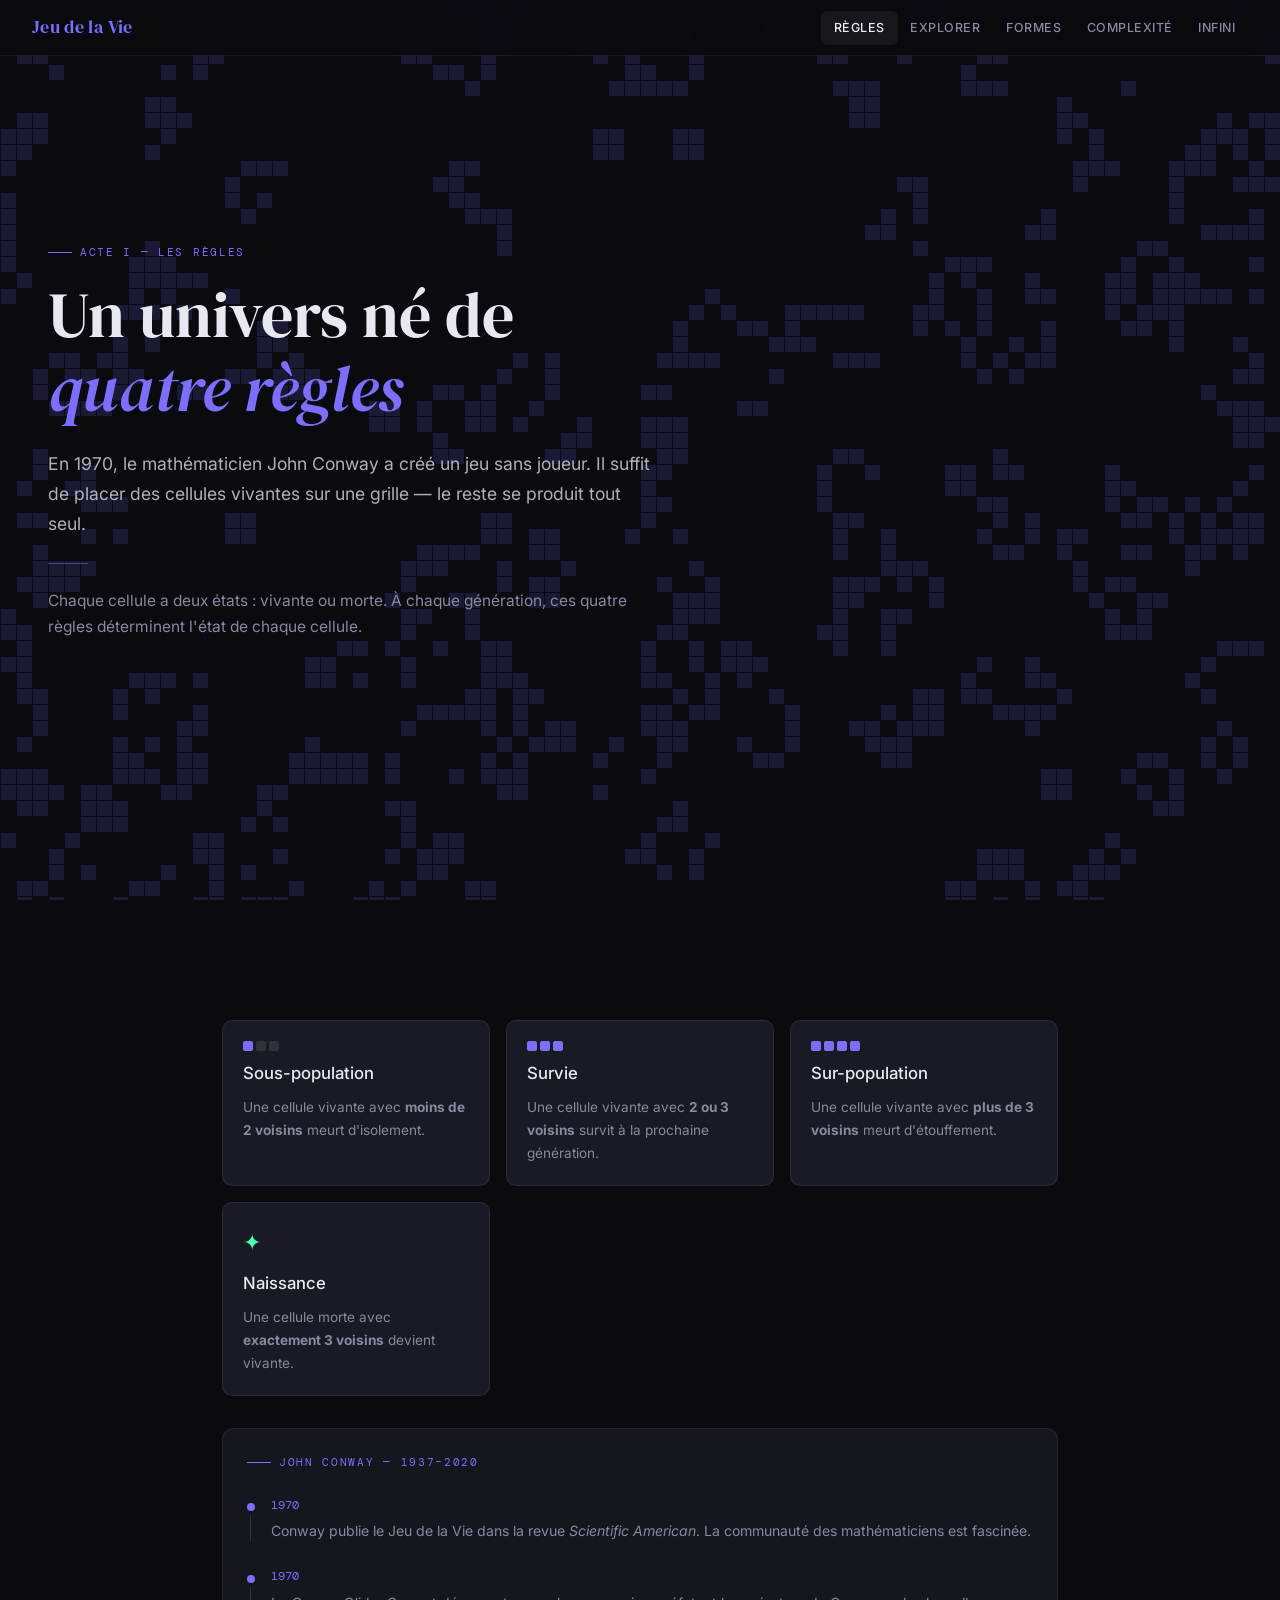
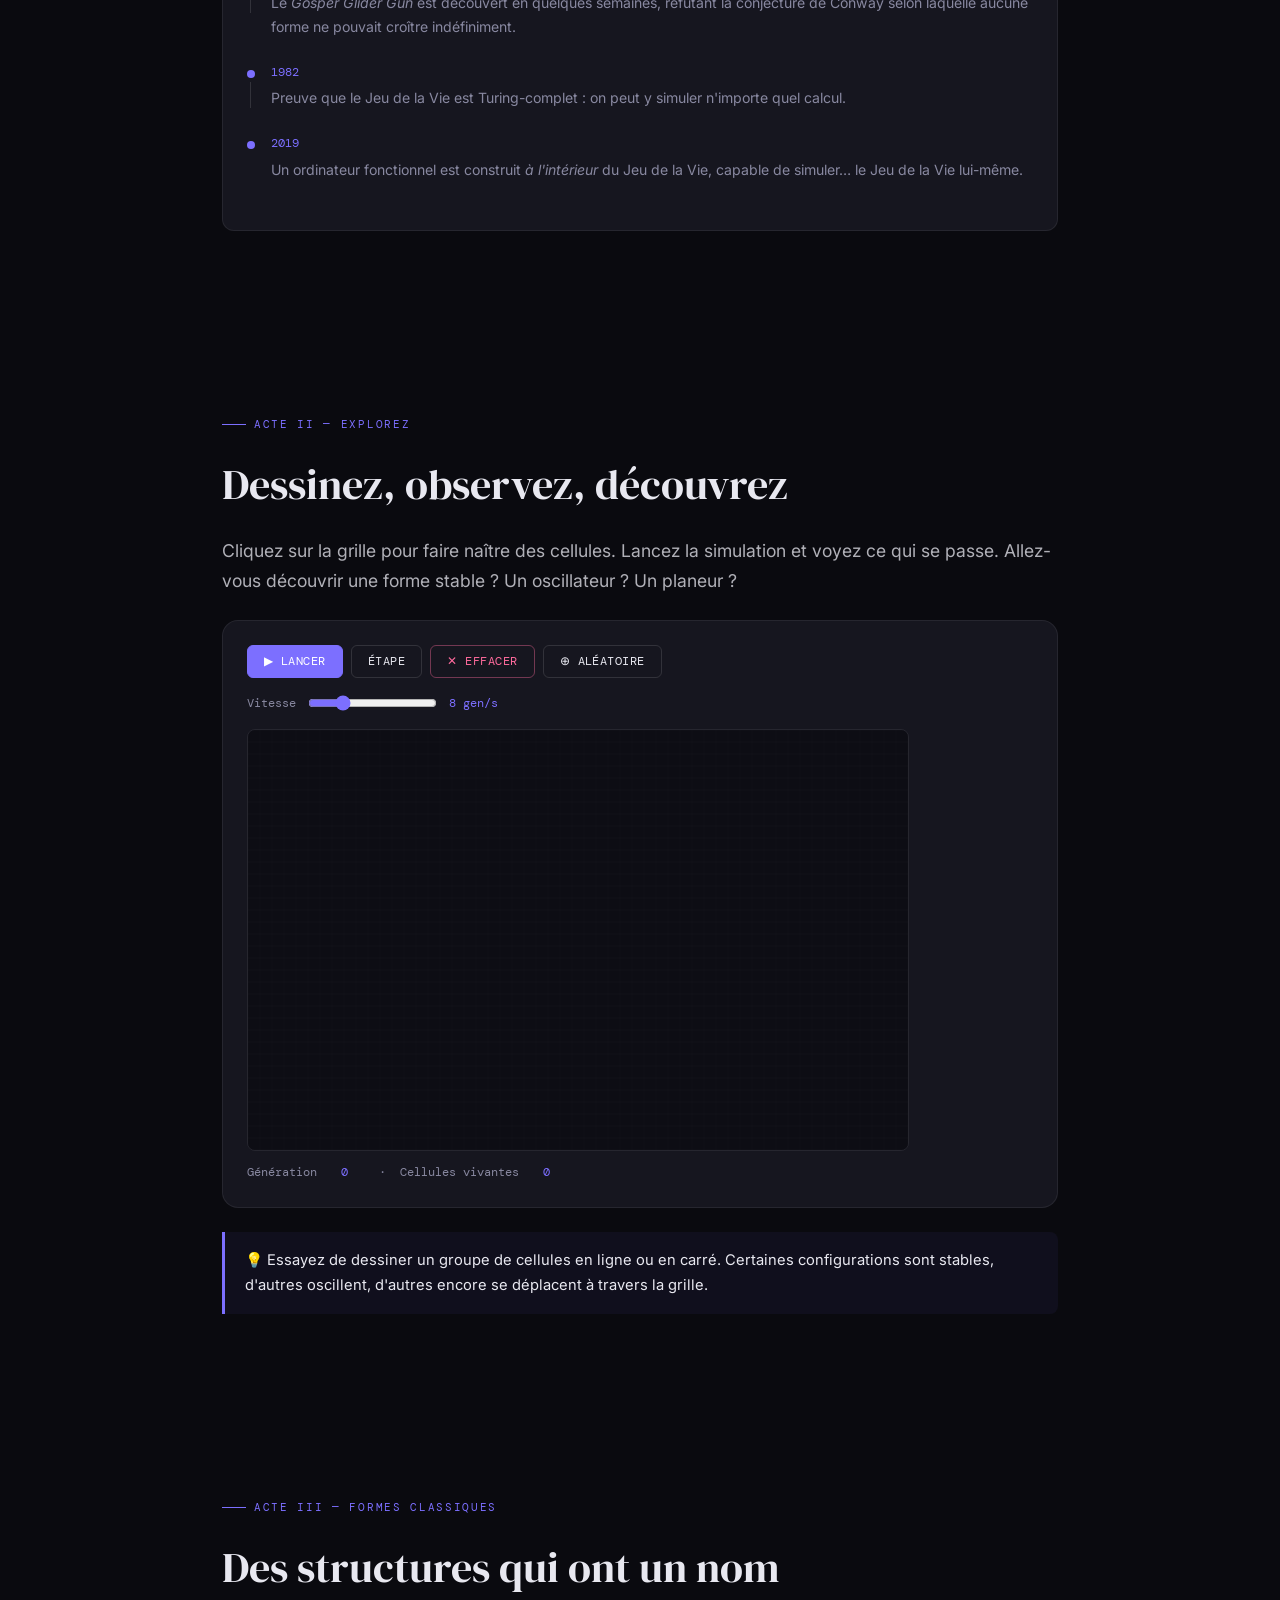
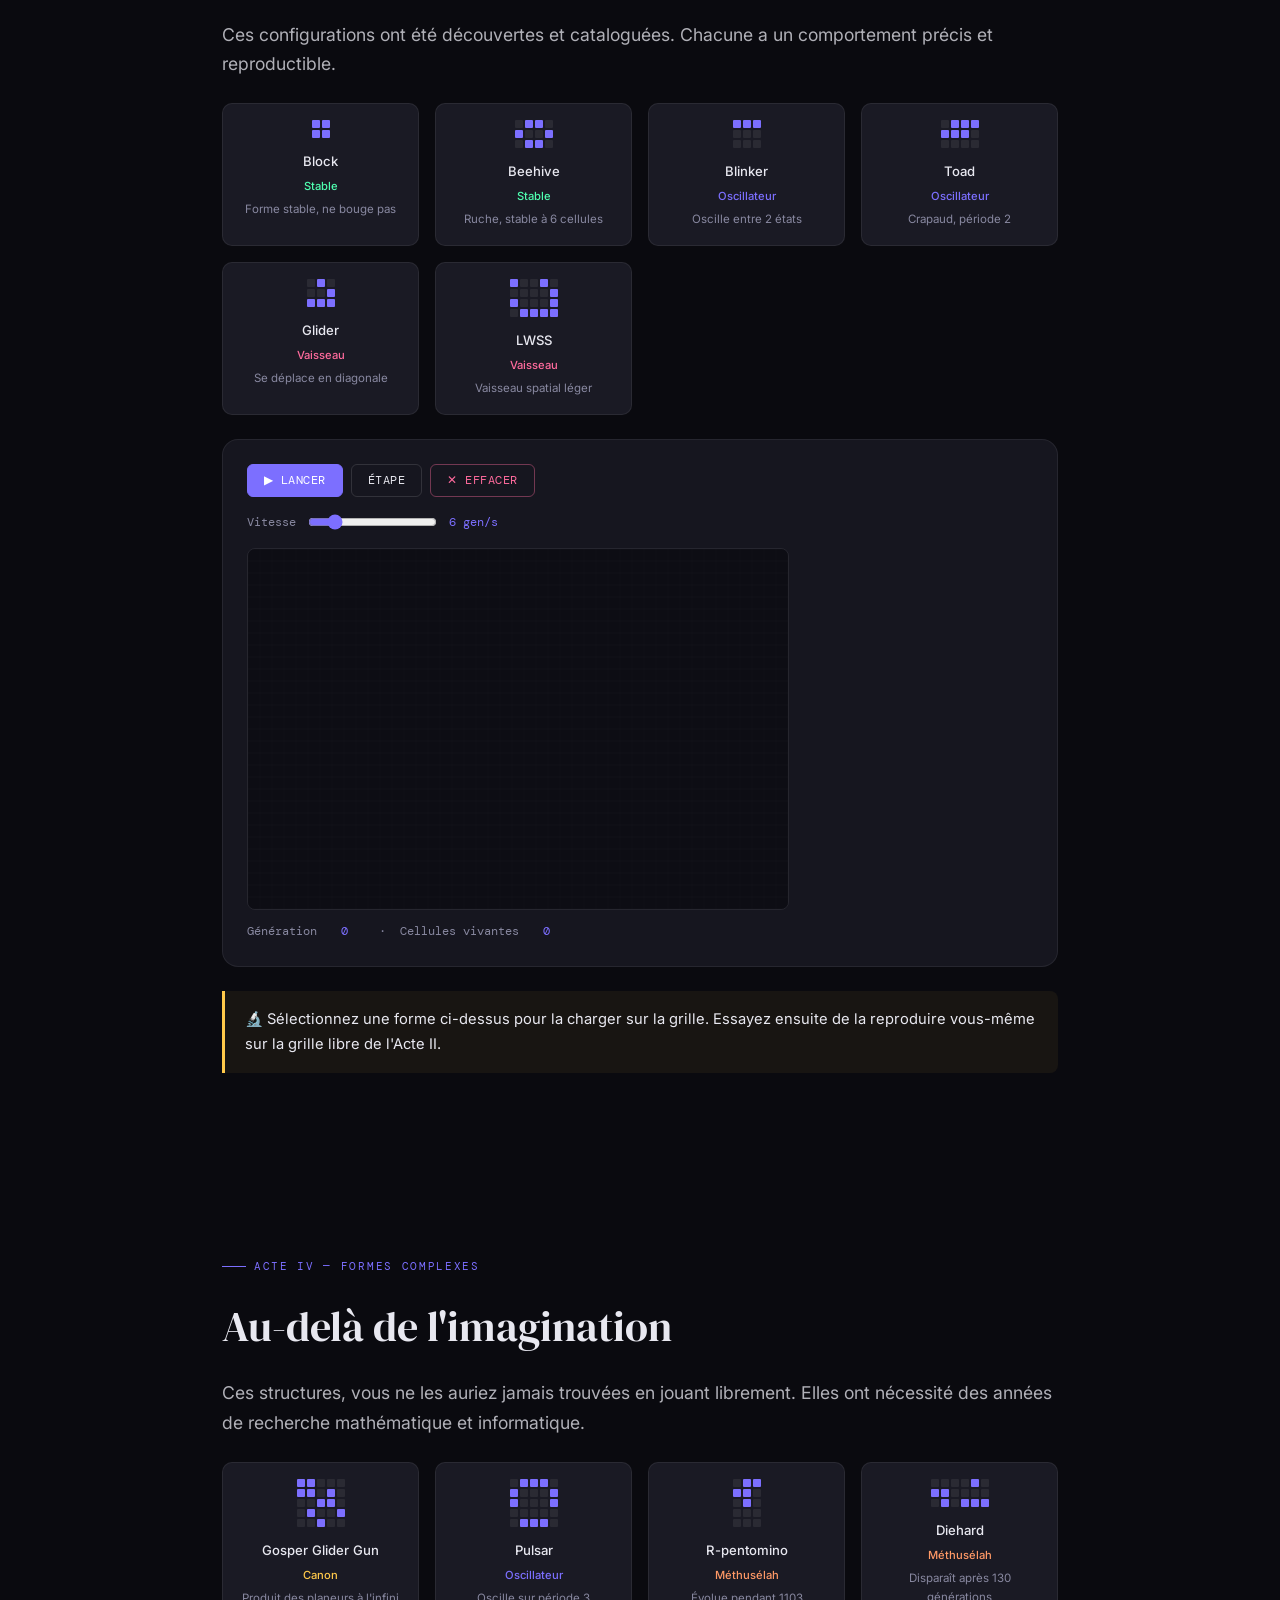
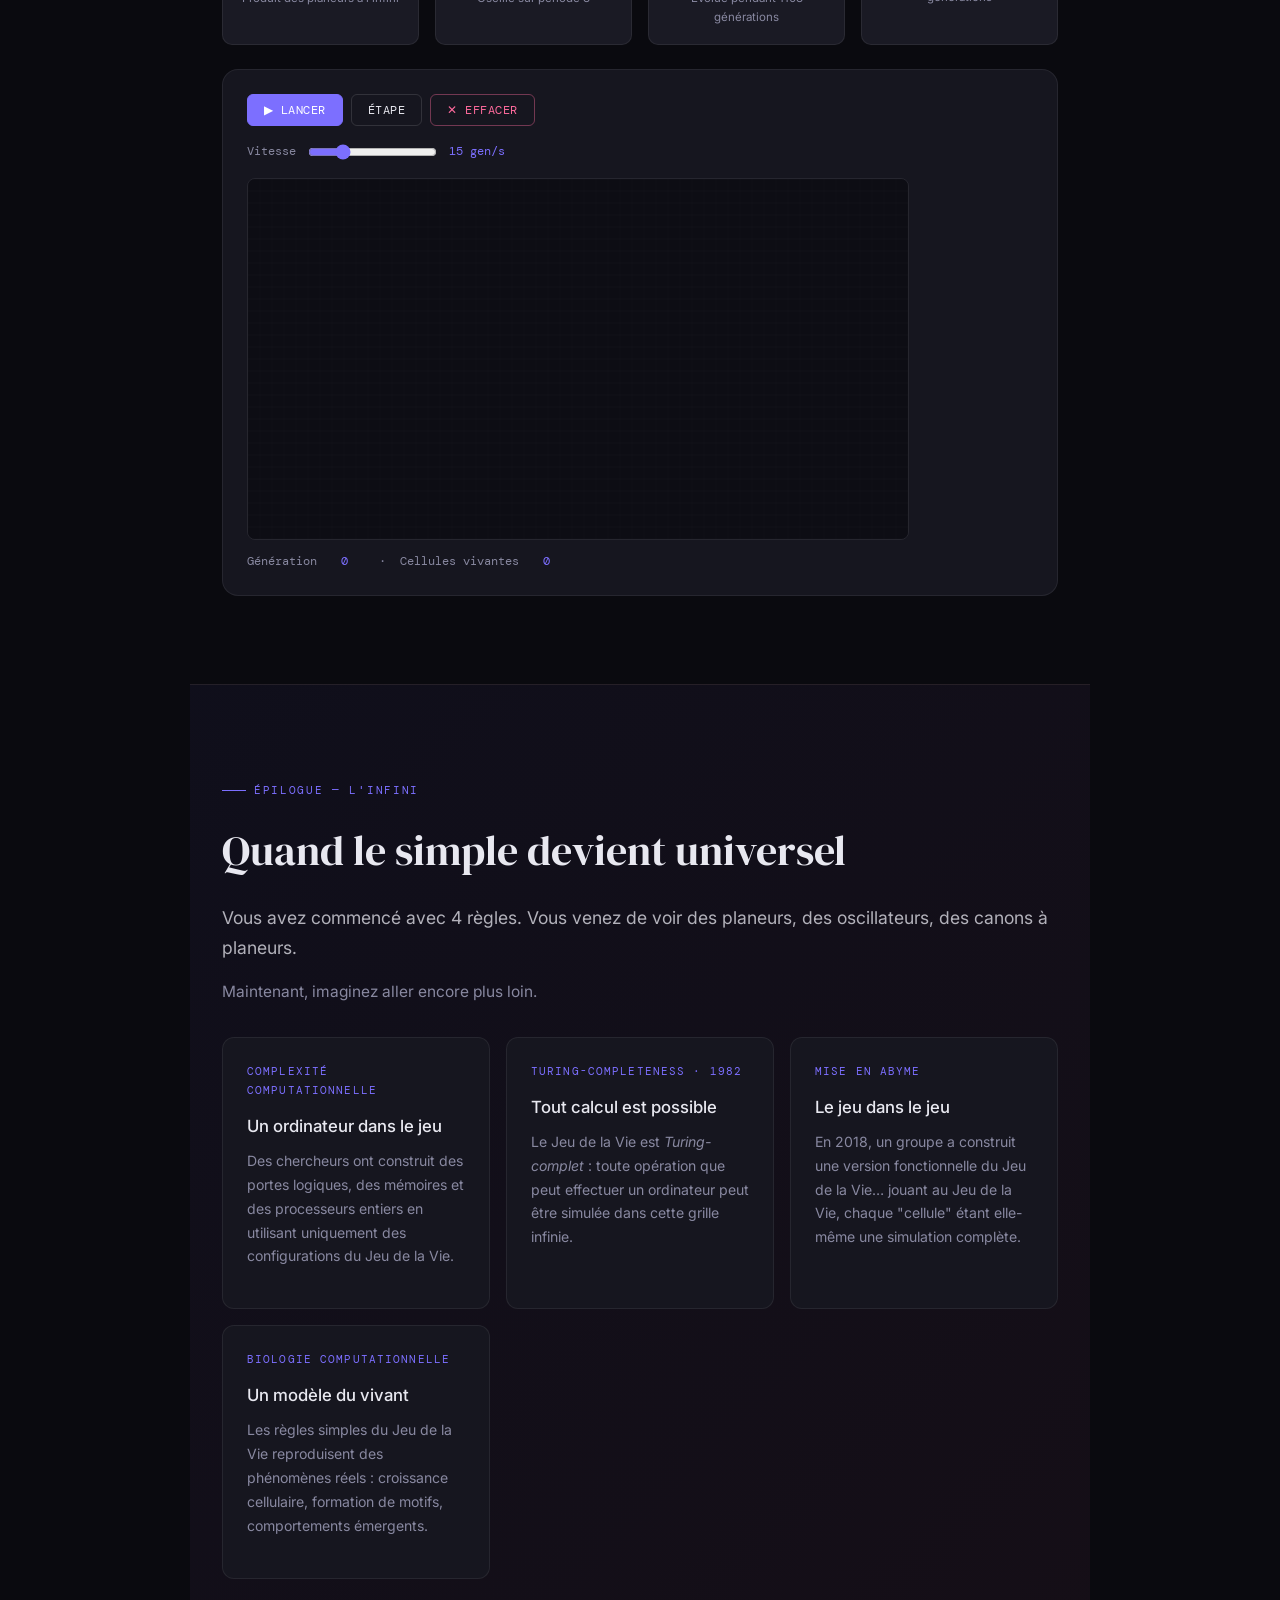
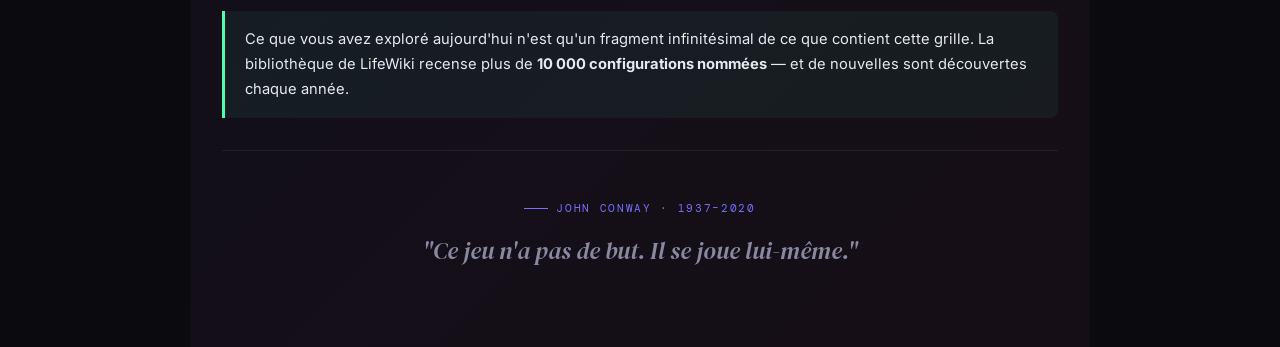
==== jeu-de-la-vie.html @ b530c9ae "ajout jeu de la vie" ====
<!DOCTYPE html>
<html lang="fr">
<head>
<meta charset="UTF-8">
<meta name="viewport" content="width=device-width, initial-scale=1.0">
<title>Le Jeu de la Vie — Un univers dans une grille</title>
<link href="https://fonts.googleapis.com/css2?family=DM+Serif+Display:ital@0;1&family=DM+Mono:wght@400;500&family=Inter:wght@300;400;500&display=swap" rel="stylesheet">
<style>
  :root {
    --bg: #0a0a0f;
    --bg2: #111118;
    --bg3: #1a1a24;
    --card: #16161f;
    --border: rgba(255,255,255,0.07);
    --border2: rgba(255,255,255,0.12);
    --text: #e8e8f0;
    --muted: #8888a0;
    --accent: #7c6fff;
    --accent2: #ff6b9d;
    --green: #4fffb0;
    --amber: #ffc94a;
    --cell-alive: #7c6fff;
    --cell-dead: transparent;
    --serif: 'DM Serif Display', serif;
    --mono: 'DM Mono', monospace;
    --sans: 'Inter', sans-serif;
  }

  * { box-sizing: border-box; margin: 0; padding: 0; }

  html { scroll-behavior: smooth; }

  body {
    font-family: var(--sans);
    background: var(--bg);
    color: var(--text);
    line-height: 1.7;
    overflow-x: hidden;
  }

  /* ── NAV ── */
  nav {
    position: fixed; top: 0; left: 0; right: 0; z-index: 100;
    background: rgba(10,10,15,0.92);
    backdrop-filter: blur(12px);
    border-bottom: 1px solid var(--border);
    display: flex; align-items: center; gap: 0;
    padding: 0 2rem; height: 56px;
  }
  nav .logo {
    font-family: var(--serif);
    font-size: 1.1rem;
    color: var(--accent);
    margin-right: auto;
    letter-spacing: 0.02em;
  }
  nav a {
    font-size: 0.78rem;
    color: var(--muted);
    text-decoration: none;
    padding: 0.4rem 0.8rem;
    border-radius: 6px;
    transition: all 0.2s;
    letter-spacing: 0.04em;
    text-transform: uppercase;
    font-weight: 500;
  }
  nav a:hover, nav a.active { color: var(--text); background: rgba(255,255,255,0.06); }

  /* ── PROGRESS ── */
  .progress-bar {
    position: fixed; top: 56px; left: 0; height: 2px;
    background: linear-gradient(90deg, var(--accent), var(--accent2));
    z-index: 99; transition: width 0.3s;
    width: 0%;
  }

  /* ── SECTIONS ── */
  section {
    min-height: 100vh;
    padding: 6rem 2rem 4rem;
    max-width: 900px;
    margin: 0 auto;
  }

  section.hero {
    min-height: 100vh;
    display: flex; flex-direction: column; justify-content: center;
    align-items: flex-start;
    max-width: 100%;
    padding: 0;
    position: relative;
    overflow: hidden;
  }

  .hero-content {
    position: relative; z-index: 2;
    max-width: 700px;
    padding: 0 3rem;
  }

  .hero-grid-bg {
    position: absolute; top: 0; left: 0; right: 0; bottom: 0;
    opacity: 0.15;
    z-index: 1;
  }

  .act-label {
    font-family: var(--mono);
    font-size: 0.7rem;
    letter-spacing: 0.15em;
    text-transform: uppercase;
    color: var(--accent);
    margin-bottom: 1rem;
    display: flex; align-items: center; gap: 0.5rem;
  }
  .act-label::before {
    content: '';
    display: inline-block;
    width: 24px; height: 1px;
    background: var(--accent);
  }

  h1 {
    font-family: var(--serif);
    font-size: clamp(2.5rem, 6vw, 4rem);
    line-height: 1.15;
    color: var(--text);
    margin-bottom: 1.5rem;
    font-weight: 400;
  }
  h1 em { color: var(--accent); font-style: italic; }

  h2 {
    font-family: var(--serif);
    font-size: clamp(1.8rem, 4vw, 2.6rem);
    font-weight: 400;
    margin-bottom: 1rem;
    color: var(--text);
  }

  h3 {
    font-family: var(--sans);
    font-size: 1.05rem;
    font-weight: 500;
    color: var(--text);
    margin-bottom: 0.5rem;
  }

  p { color: var(--muted); margin-bottom: 1rem; font-size: 0.97rem; }
  p.lead { font-size: 1.1rem; color: rgba(232,232,240,0.75); }

  .divider {
    width: 40px; height: 1px;
    background: var(--accent);
    margin: 1.5rem 0;
    opacity: 0.5;
  }

  /* ── CARDS ── */
  .card {
    background: var(--card);
    border: 1px solid var(--border);
    border-radius: 12px;
    padding: 1.5rem;
    margin: 1.5rem 0;
  }

  .rule-grid {
    display: grid; grid-template-columns: repeat(auto-fit, minmax(200px, 1fr));
    gap: 1rem; margin: 1.5rem 0;
  }
  .rule-card {
    background: var(--bg3);
    border: 1px solid var(--border);
    border-radius: 10px;
    padding: 1.25rem;
    transition: border-color 0.2s;
  }
  .rule-card:hover { border-color: var(--accent); }
  .rule-icon {
    font-size: 1.4rem;
    margin-bottom: 0.5rem;
    display: flex; gap: 3px; align-items: center;
  }
  .r { width: 10px; height: 10px; border-radius: 2px; }
  .r.on { background: var(--cell-alive); }
  .r.off { background: rgba(255,255,255,0.1); }

  /* ── GAME GRID ── */
  .game-container {
    background: var(--card);
    border: 1px solid var(--border);
    border-radius: 16px;
    padding: 1.5rem;
    margin: 1.5rem 0;
  }

  .game-controls {
    display: flex; flex-wrap: wrap; gap: 0.5rem;
    align-items: center; margin-bottom: 1rem;
  }

  .btn {
    font-family: var(--mono);
    font-size: 0.75rem;
    padding: 0.45rem 1rem;
    border-radius: 6px;
    cursor: pointer;
    border: 1px solid var(--border2);
    background: transparent;
    color: var(--text);
    transition: all 0.2s;
    letter-spacing: 0.04em;
    text-transform: uppercase;
  }
  .btn:hover { background: rgba(124,111,255,0.15); border-color: var(--accent); }
  .btn.primary { background: var(--accent); border-color: var(--accent); color: #fff; }
  .btn.primary:hover { background: #6a5de8; }
  .btn.danger { border-color: rgba(255,107,157,0.4); color: var(--accent2); }
  .btn.danger:hover { background: rgba(255,107,157,0.1); }
  .btn.active { background: rgba(124,111,255,0.2); border-color: var(--accent); }

  canvas {
    display: block;
    border-radius: 8px;
    cursor: crosshair;
    image-rendering: pixelated;
    border: 1px solid var(--border);
  }

  .stats-bar {
    display: flex; gap: 1.5rem; align-items: center;
    margin-top: 0.75rem;
    font-family: var(--mono);
    font-size: 0.72rem;
    color: var(--muted);
  }
  .stats-bar span { color: var(--accent); }

  /* ── PATTERN LIBRARY ── */
  .pattern-grid {
    display: grid; grid-template-columns: repeat(auto-fill, minmax(170px, 1fr));
    gap: 1rem; margin: 1.5rem 0;
  }
  .pattern-card {
    background: var(--bg3);
    border: 1px solid var(--border);
    border-radius: 10px;
    padding: 1rem;
    cursor: pointer;
    transition: all 0.2s;
    text-align: center;
  }
  .pattern-card:hover, .pattern-card.selected {
    border-color: var(--accent);
    background: rgba(124,111,255,0.08);
  }
  .pattern-preview {
    margin: 0 auto 0.75rem;
    display: grid;
    gap: 2px;
    justify-content: center;
  }
  .pattern-preview .pc {
    width: 8px; height: 8px; border-radius: 1px;
  }
  .pattern-preview .pc.on { background: var(--accent); }
  .pattern-preview .pc.off { background: rgba(255,255,255,0.07); }
  .pattern-name { font-size: 0.82rem; font-weight: 500; color: var(--text); }
  .pattern-desc { font-size: 0.72rem; color: var(--muted); margin-top: 0.25rem; }

  /* ── REVEAL ANIMATIONS ── */
  .reveal {
    opacity: 0; transform: translateY(24px);
    transition: opacity 0.6s, transform 0.6s;
  }
  .reveal.visible { opacity: 1; transform: none; }

  /* ── CALLOUT ── */
  .callout {
    border-left: 3px solid var(--accent);
    padding: 1rem 1.25rem;
    background: rgba(124,111,255,0.06);
    border-radius: 0 8px 8px 0;
    margin: 1.5rem 0;
  }
  .callout.amber { border-color: var(--amber); background: rgba(255,201,74,0.06); }
  .callout.green { border-color: var(--green); background: rgba(79,255,176,0.06); }
  .callout p { margin: 0; color: var(--text); font-size: 0.92rem; }

  /* ── TIMELINE ── */
  .timeline { margin: 1.5rem 0; }
  .tl-item { display: flex; gap: 1rem; margin-bottom: 1.5rem; }
  .tl-dot {
    width: 8px; height: 8px; border-radius: 50%;
    background: var(--accent); margin-top: 0.45rem; flex-shrink: 0;
    position: relative;
  }
  .tl-dot::after {
    content: ''; position: absolute; left: 3px; top: 12px;
    width: 1px; height: calc(100% + 18px);
    background: var(--border2);
  }
  .tl-item:last-child .tl-dot::after { display: none; }
  .tl-year { font-family: var(--mono); font-size: 0.72rem; color: var(--accent); margin-bottom: 0.25rem; }

  /* ── FINAL REVEAL ── */
  #finale {
    background: linear-gradient(135deg, rgba(124,111,255,0.05), rgba(255,107,157,0.05));
    border-top: 1px solid var(--border);
    min-height: 100vh;
    padding: 6rem 2rem 4rem;
    max-width: 900px;
    margin: 0 auto;
  }

  .big-number {
    font-family: var(--serif);
    font-size: clamp(3rem, 8vw, 6rem);
    color: var(--accent);
    line-height: 1;
    display: block;
    margin: 1rem 0;
  }

  .finale-grid {
    display: grid; grid-template-columns: repeat(auto-fit, minmax(240px, 1fr));
    gap: 1rem; margin: 2rem 0;
  }
  .finale-card {
    background: var(--card);
    border: 1px solid var(--border);
    border-radius: 12px;
    padding: 1.5rem;
    transition: all 0.3s;
    cursor: pointer;
  }
  .finale-card:hover { border-color: var(--accent2); transform: translateY(-2px); }
  .finale-card .fc-icon {
    font-family: var(--mono); font-size: 0.7rem; color: var(--accent);
    margin-bottom: 0.75rem; letter-spacing: 0.1em; text-transform: uppercase;
  }

  /* ── SPEED SLIDER ── */
  input[type=range] {
    accent-color: var(--accent);
    cursor: pointer;
  }

  .slider-row {
    display: flex; align-items: center; gap: 0.75rem; margin-top: 0.5rem;
  }
  .slider-row label { font-family: var(--mono); font-size: 0.72rem; color: var(--muted); white-space: nowrap; }
  .slider-row span { font-family: var(--mono); font-size: 0.72rem; color: var(--accent); min-width: 3rem; }

  @media (max-width: 600px) {
    .hero-content { padding: 0 1.5rem; }
    section { padding: 5rem 1.25rem 3rem; }
    nav { padding: 0 1rem; }
    nav a { display: none; }
    nav a.nav-first { display: block; }
  }
</style>
</head>
<body>

<nav>
  <div class="logo">Jeu de la Vie</div>
  <a href="#intro" class="nav-first">Règles</a>
  <a href="#play">Explorer</a>
  <a href="#forms">Formes</a>
  <a href="#complex">Complexité</a>
  <a href="#finale">Infini</a>
</nav>
<div class="progress-bar" id="progressBar"></div>

<!-- ═══════════════════ HERO ═══════════════════ -->
<section class="hero" id="intro">
  <canvas class="hero-grid-bg" id="heroBg"></canvas>
  <div class="hero-content">
    <div class="act-label">Acte I — Les règles</div>
    <h1>Un univers né de<br><em>quatre règles</em></h1>
    <p class="lead">En 1970, le mathématicien John Conway a créé un jeu sans joueur. Il suffit de placer des cellules vivantes sur une grille — le reste se produit tout seul.</p>
    <div class="divider"></div>
    <p>Chaque cellule a deux états : vivante ou morte. À chaque génération, ces quatre règles déterminent l'état de chaque cellule.</p>
  </div>
</section>

<!-- ═══════════════════ RÈGLES ═══════════════════ -->
<section id="rules">
  <div class="rule-grid reveal">
    <div class="rule-card">
      <div class="rule-icon">
        <div class="r on"></div><div class="r off"></div><div class="r off"></div>
      </div>
      <h3>Sous-population</h3>
      <p style="margin:0;font-size:0.85rem">Une cellule vivante avec <strong>moins de 2 voisins</strong> meurt d'isolement.</p>
    </div>
    <div class="rule-card">
      <div class="rule-icon">
        <div class="r on"></div><div class="r on"></div><div class="r on"></div>
      </div>
      <h3>Survie</h3>
      <p style="margin:0;font-size:0.85rem">Une cellule vivante avec <strong>2 ou 3 voisins</strong> survit à la prochaine génération.</p>
    </div>
    <div class="rule-card">
      <div class="rule-icon">
        <div class="r on"></div><div class="r on"></div><div class="r on"></div><div class="r on"></div>
      </div>
      <h3>Sur-population</h3>
      <p style="margin:0;font-size:0.85rem">Une cellule vivante avec <strong>plus de 3 voisins</strong> meurt d'étouffement.</p>
    </div>
    <div class="rule-card">
      <div class="rule-icon" style="color:var(--green)">✦</div>
      <h3>Naissance</h3>
      <p style="margin:0;font-size:0.85rem">Une cellule morte avec <strong>exactement 3 voisins</strong> devient vivante.</p>
    </div>
  </div>

  <div class="card reveal" style="margin-top:2rem">
    <div class="act-label">John Conway — 1937–2020</div>
    <div class="timeline">
      <div class="tl-item">
        <div class="tl-dot"></div>
        <div>
          <div class="tl-year">1970</div>
          <p style="margin:0;font-size:0.88rem">Conway publie le Jeu de la Vie dans la revue <em>Scientific American</em>. La communauté des mathématiciens est fascinée.</p>
        </div>
      </div>
      <div class="tl-item">
        <div class="tl-dot"></div>
        <div>
          <div class="tl-year">1970</div>
          <p style="margin:0;font-size:0.88rem">Le <em>Gosper Glider Gun</em> est découvert en quelques semaines, réfutant la conjecture de Conway selon laquelle aucune forme ne pouvait croître indéfiniment.</p>
        </div>
      </div>
      <div class="tl-item">
        <div class="tl-dot"></div>
        <div>
          <div class="tl-year">1982</div>
          <p style="margin:0;font-size:0.88rem">Preuve que le Jeu de la Vie est Turing-complet : on peut y simuler n'importe quel calcul.</p>
        </div>
      </div>
      <div class="tl-item">
        <div class="tl-dot"></div>
        <div>
          <div class="tl-year">2019</div>
          <p style="margin:0;font-size:0.88rem">Un ordinateur fonctionnel est construit <em>à l'intérieur</em> du Jeu de la Vie, capable de simuler… le Jeu de la Vie lui-même.</p>
        </div>
      </div>
    </div>
  </div>
</section>

<!-- ═══════════════════ PLAY ═══════════════════ -->
<section id="play">
  <div class="act-label">Acte II — Explorez</div>
  <h2>Dessinez, observez, découvrez</h2>
  <p class="lead">Cliquez sur la grille pour faire naître des cellules. Lancez la simulation et voyez ce qui se passe. Allez-vous découvrir une forme stable ? Un oscillateur ? Un planeur ?</p>

  <div class="game-container reveal">
    <div class="game-controls">
      <button class="btn primary" id="playBtn" onclick="togglePlay('main')">▶ Lancer</button>
      <button class="btn" onclick="stepOnce('main')">Étape</button>
      <button class="btn danger" onclick="clearGrid('main')">✕ Effacer</button>
      <button class="btn" onclick="randomize('main')">⊕ Aléatoire</button>
    </div>
    <div class="slider-row">
      <label>Vitesse</label>
      <input type="range" min="1" max="30" value="8" id="speedMain" oninput="setSpeed('main',this.value)">
      <span id="speedMainVal">8 gen/s</span>
    </div>
    <canvas id="mainCanvas" style="margin-top:1rem;max-width:100%"></canvas>
    <div class="stats-bar">
      Génération <span id="mainGen">0</span> &nbsp;·&nbsp;
      Cellules vivantes <span id="mainPop">0</span>
    </div>
  </div>

  <div class="callout reveal">
    <p>💡 Essayez de dessiner un groupe de cellules en ligne ou en carré. Certaines configurations sont stables, d'autres oscillent, d'autres encore se déplacent à travers la grille.</p>
  </div>
</section>

<!-- ═══════════════════ FORMES ═══════════════════ -->
<section id="forms">
  <div class="act-label">Acte III — Formes classiques</div>
  <h2>Des structures qui ont un nom</h2>
  <p class="lead">Ces configurations ont été découvertes et cataloguées. Chacune a un comportement précis et reproductible.</p>

  <div class="pattern-grid reveal" id="patternGrid"></div>

  <div class="game-container reveal">
    <div class="game-controls">
      <button class="btn primary" id="playBtn2" onclick="togglePlay('demo')">▶ Lancer</button>
      <button class="btn" onclick="stepOnce('demo')">Étape</button>
      <button class="btn danger" onclick="clearGrid('demo')">✕ Effacer</button>
    </div>
    <div class="slider-row">
      <label>Vitesse</label>
      <input type="range" min="1" max="30" value="6" id="speedDemo" oninput="setSpeed('demo',this.value)">
      <span id="speedDemoVal">6 gen/s</span>
    </div>
    <canvas id="demoCanvas" style="margin-top:1rem;max-width:100%"></canvas>
    <div class="stats-bar">
      Génération <span id="demoGen">0</span> &nbsp;·&nbsp;
      Cellules vivantes <span id="demoPop">0</span>
    </div>
  </div>

  <div class="callout amber reveal">
    <p>🔬 Sélectionnez une forme ci-dessus pour la charger sur la grille. Essayez ensuite de la reproduire vous-même sur la grille libre de l'Acte II.</p>
  </div>
</section>

<!-- ═══════════════════ COMPLEX ═══════════════════ -->
<section id="complex">
  <div class="act-label">Acte IV — Formes complexes</div>
  <h2>Au-delà de l'imagination</h2>
  <p class="lead">Ces structures, vous ne les auriez jamais trouvées en jouant librement. Elles ont nécessité des années de recherche mathématique et informatique.</p>

  <div class="pattern-grid reveal" id="complexGrid"></div>

  <div class="game-container reveal">
    <div class="game-controls">
      <button class="btn primary" id="playBtn3" onclick="togglePlay('complex')">▶ Lancer</button>
      <button class="btn" onclick="stepOnce('complex')">Étape</button>
      <button class="btn danger" onclick="clearGrid('complex')">✕ Effacer</button>
    </div>
    <div class="slider-row">
      <label>Vitesse</label>
      <input type="range" min="1" max="60" value="15" id="speedComplex" oninput="setSpeed('complex',this.value)">
      <span id="speedComplexVal">15 gen/s</span>
    </div>
    <canvas id="complexCanvas" style="margin-top:1rem;max-width:100%"></canvas>
    <div class="stats-bar">
      Génération <span id="complexGen">0</span> &nbsp;·&nbsp;
      Cellules vivantes <span id="complexPop">0</span>
    </div>
  </div>
</section>

<!-- ═══════════════════ FINALE ═══════════════════ -->
<section id="finale">
  <div class="act-label">Épilogue — L'infini</div>
  <h2>Quand le simple devient universel</h2>

  <p class="lead">Vous avez commencé avec 4 règles. Vous venez de voir des planeurs, des oscillateurs, des canons à planeurs.</p>
  <p>Maintenant, imaginez aller encore plus loin.</p>

  <div class="finale-grid reveal">
    <div class="finale-card">
      <div class="fc-icon">Complexité computationnelle</div>
      <h3>Un ordinateur dans le jeu</h3>
      <p style="font-size:0.88rem">Des chercheurs ont construit des portes logiques, des mémoires et des processeurs entiers en utilisant uniquement des configurations du Jeu de la Vie.</p>
    </div>
    <div class="finale-card">
      <div class="fc-icon">Turing-completeness · 1982</div>
      <h3>Tout calcul est possible</h3>
      <p style="font-size:0.88rem">Le Jeu de la Vie est <em>Turing-complet</em> : toute opération que peut effectuer un ordinateur peut être simulée dans cette grille infinie.</p>
    </div>
    <div class="finale-card">
      <div class="fc-icon">Mise en abyme</div>
      <h3>Le jeu dans le jeu</h3>
      <p style="font-size:0.88rem">En 2018, un groupe a construit une version fonctionnelle du Jeu de la Vie… jouant au Jeu de la Vie, chaque "cellule" étant elle-même une simulation complète.</p>
    </div>
    <div class="finale-card">
      <div class="fc-icon">Biologie computationnelle</div>
      <h3>Un modèle du vivant</h3>
      <p style="font-size:0.88rem">Les règles simples du Jeu de la Vie reproduisent des phénomènes réels : croissance cellulaire, formation de motifs, comportements émergents.</p>
    </div>
  </div>

  <div class="callout green reveal" style="margin:2rem 0">
    <p>Ce que vous avez exploré aujourd'hui n'est qu'un fragment infinitésimal de ce que contient cette grille. La bibliothèque de LifeWiki recense plus de <strong>10 000 configurations nommées</strong> — et de nouvelles sont découvertes chaque année.</p>
  </div>

  <div style="text-align:center;padding:3rem 0 1rem;border-top:1px solid var(--border);margin-top:2rem">
    <p class="act-label" style="justify-content:center">John Conway · 1937–2020</p>
    <blockquote style="font-family:var(--serif);font-size:1.5rem;color:var(--muted);font-style:italic;max-width:600px;margin:0 auto;line-height:1.4">
      "Ce jeu n'a pas de but. Il se joue lui-même."
    </blockquote>
  </div>
</section>

<script>
// ══════════════════════════════════════════════════
// GAME ENGINE
// ══════════════════════════════════════════════════

const CELL = 12;
const instances = {};

function createInstance(id, canvasId, cols, rows) {
  const canvas = document.getElementById(canvasId);
  if (!canvas) return;
  canvas.width = cols * CELL;
  canvas.height = rows * CELL;

  const grid = Array.from({length: rows}, () => new Uint8Array(cols));
  const next = Array.from({length: rows}, () => new Uint8Array(cols));

  instances[id] = {
    canvas, ctx: canvas.getContext('2d'),
    grid, next, cols, rows,
    running: false, gen: 0, speed: id === 'complex' ? 15 : (id === 'demo' ? 6 : 8),
    raf: null, lastTime: 0, drawing: false
  };

  setupEvents(id);
  render(id);
  return instances[id];
}

function setupEvents(id) {
  const inst = instances[id];
  const c = inst.canvas;
  let painting = false;
  let paintVal = 1;

  function getCell(e) {
    const rect = c.getBoundingClientRect();
    const scaleX = inst.cols / rect.width;
    const scaleY = inst.rows / rect.height;
    const touch = e.touches ? e.touches[0] : e;
    const col = Math.floor((touch.clientX - rect.left) * scaleX);
    const row = Math.floor((touch.clientY - rect.top) * scaleY);
    return [col, row];
  }

  c.addEventListener('mousedown', e => {
    painting = true;
    const [col, row] = getCell(e);
    if (col >= 0 && col < inst.cols && row >= 0 && row < inst.rows) {
      paintVal = inst.grid[row][col] ? 0 : 1;
      inst.grid[row][col] = paintVal;
      updateStats(id);
      render(id);
    }
  });
  c.addEventListener('mousemove', e => {
    if (!painting) return;
    const [col, row] = getCell(e);
    if (col >= 0 && col < inst.cols && row >= 0 && row < inst.rows) {
      inst.grid[row][col] = paintVal;
      updateStats(id);
      render(id);
    }
  });
  window.addEventListener('mouseup', () => { painting = false; });

  c.addEventListener('touchstart', e => {
    e.preventDefault(); painting = true;
    const [col, row] = getCell(e);
    if (col >= 0 && col < inst.cols && row >= 0 && row < inst.rows) {
      paintVal = inst.grid[row][col] ? 0 : 1;
      inst.grid[row][col] = paintVal;
      updateStats(id); render(id);
    }
  }, {passive: false});
  c.addEventListener('touchmove', e => {
    e.preventDefault();
    if (!painting) return;
    const [col, row] = getCell(e);
    if (col >= 0 && col < inst.cols && row >= 0 && row < inst.rows) {
      inst.grid[row][col] = paintVal;
      updateStats(id); render(id);
    }
  }, {passive: false});
  window.addEventListener('touchend', () => { painting = false; });
}

function countNeighbors(grid, row, col, rows, cols) {
  let n = 0;
  for (let dr = -1; dr <= 1; dr++) {
    for (let dc = -1; dc <= 1; dc++) {
      if (dr === 0 && dc === 0) continue;
      const r = (row + dr + rows) % rows;
      const c = (col + dc + cols) % cols;
      n += grid[r][c];
    }
  }
  return n;
}

function step(id) {
  const inst = instances[id];
  const {grid, next, rows, cols} = inst;
  for (let r = 0; r < rows; r++) {
    for (let c = 0; c < cols; c++) {
      const n = countNeighbors(grid, r, c, rows, cols);
      const alive = grid[r][c];
      next[r][c] = alive ? (n === 2 || n === 3 ? 1 : 0) : (n === 3 ? 1 : 0);
    }
  }
  for (let r = 0; r < rows; r++) {
    for (let c = 0; c < cols; c++) grid[r][c] = next[r][c];
  }
  inst.gen++;
  updateStats(id);
}

function render(id) {
  const inst = instances[id];
  const {ctx, grid, rows, cols} = inst;
  const W = inst.canvas.width, H = inst.canvas.height;

  ctx.clearRect(0, 0, W, H);
  ctx.fillStyle = '#0d0d14';
  ctx.fillRect(0, 0, W, H);

  // Grid lines
  ctx.strokeStyle = 'rgba(255,255,255,0.04)';
  ctx.lineWidth = 0.5;
  for (let c = 0; c <= cols; c++) {
    ctx.beginPath(); ctx.moveTo(c * CELL, 0); ctx.lineTo(c * CELL, H); ctx.stroke();
  }
  for (let r = 0; r <= rows; r++) {
    ctx.beginPath(); ctx.moveTo(0, r * CELL); ctx.lineTo(W, r * CELL); ctx.stroke();
  }

  // Cells
  for (let r = 0; r < rows; r++) {
    for (let c = 0; c < cols; c++) {
      if (grid[r][c]) {
        ctx.fillStyle = '#7c6fff';
        ctx.shadowColor = '#7c6fff';
        ctx.shadowBlur = 4;
        ctx.fillRect(c * CELL + 1, r * CELL + 1, CELL - 2, CELL - 2);
        ctx.shadowBlur = 0;
      }
    }
  }
}

function updateStats(id) {
  const inst = instances[id];
  let pop = 0;
  for (let r = 0; r < inst.rows; r++)
    for (let c = 0; c < inst.cols; c++) pop += inst.grid[r][c];

  const genEl = document.getElementById(id + 'Gen');
  const popEl = document.getElementById(id + 'Pop');
  if (genEl) genEl.textContent = inst.gen;
  if (popEl) popEl.textContent = pop;
}

function loop(id, timestamp) {
  const inst = instances[id];
  if (!inst.running) return;
  const interval = 1000 / inst.speed;
  if (timestamp - inst.lastTime >= interval) {
    step(id);
    render(id);
    inst.lastTime = timestamp;
  }
  inst.raf = requestAnimationFrame(t => loop(id, t));
}

function togglePlay(id) {
  const inst = instances[id];
  inst.running = !inst.running;
  const btnId = id === 'main' ? 'playBtn' : (id === 'demo' ? 'playBtn2' : 'playBtn3');
  const btn = document.getElementById(btnId);
  if (inst.running) {
    if (btn) { btn.textContent = '⏸ Pause'; btn.classList.add('active'); }
    inst.raf = requestAnimationFrame(t => loop(id, t));
  } else {
    if (btn) { btn.textContent = '▶ Lancer'; btn.classList.remove('active'); }
    if (inst.raf) cancelAnimationFrame(inst.raf);
  }
}

function stepOnce(id) {
  step(id);
  render(id);
}

function clearGrid(id) {
  const inst = instances[id];
  if (inst.running) togglePlay(id);
  for (let r = 0; r < inst.rows; r++) inst.grid[r].fill(0);
  inst.gen = 0;
  updateStats(id);
  render(id);
}

function randomize(id) {
  const inst = instances[id];
  for (let r = 0; r < inst.rows; r++)
    for (let c = 0; c < inst.cols; c++)
      inst.grid[r][c] = Math.random() < 0.28 ? 1 : 0;
  inst.gen = 0;
  updateStats(id);
  render(id);
}

function setSpeed(id, val) {
  instances[id].speed = +val;
  const el = document.getElementById('speed' + id.charAt(0).toUpperCase() + id.slice(1) + 'Val');
  if (el) el.textContent = val + ' gen/s';
}

function placePattern(id, pattern, centerRow, centerCol) {
  const inst = instances[id];
  const offsetR = centerRow - Math.floor(pattern.length / 2);
  const offsetC = centerCol - Math.floor(pattern[0].length / 2);
  for (let r = 0; r < pattern.length; r++) {
    for (let c = 0; c < pattern[r].length; c++) {
      const tr = offsetR + r, tc = offsetC + c;
      if (tr >= 0 && tr < inst.rows && tc >= 0 && tc < inst.cols)
        inst.grid[tr][tc] = pattern[r][c];
    }
  }
  render(id);
  updateStats(id);
}

// ══════════════════════════════════════════════════
// PATTERNS
// ══════════════════════════════════════════════════

const PATTERNS_BASIC = [
  {
    name: 'Block', type: 'stable', desc: 'Forme stable, ne bouge pas',
    pattern: [[1,1],[1,1]],
    preview: [[1,1],[1,1]]
  },
  {
    name: 'Beehive', type: 'stable', desc: 'Ruche, stable à 6 cellules',
    pattern: [[0,1,1,0],[1,0,0,1],[0,1,1,0]],
    preview: [[0,1,1,0],[1,0,0,1],[0,1,1,0]]
  },
  {
    name: 'Blinker', type: 'oscillator', desc: 'Oscille entre 2 états',
    pattern: [[1,1,1]],
    preview: [[1,1,1],[0,0,0],[0,0,0]]
  },
  {
    name: 'Toad', type: 'oscillator', desc: 'Crapaud, période 2',
    pattern: [[0,1,1,1],[1,1,1,0]],
    preview: [[0,1,1,1],[1,1,1,0],[0,0,0,0]]
  },
  {
    name: 'Glider', type: 'spaceship', desc: 'Se déplace en diagonale',
    pattern: [[0,1,0],[0,0,1],[1,1,1]],
    preview: [[0,1,0],[0,0,1],[1,1,1]]
  },
  {
    name: 'LWSS', type: 'spaceship', desc: 'Vaisseau spatial léger',
    pattern: [[1,0,0,1,0],[0,0,0,0,1],[1,0,0,0,1],[0,1,1,1,1]],
    preview: [[1,0,0,1,0],[0,0,0,0,1],[1,0,0,0,1],[0,1,1,1,1]]
  }
];

const PATTERNS_COMPLEX = [
  {
    name: 'Gosper Glider Gun', type: 'gun', desc: 'Produit des planeurs à l\'infini',
    pattern: [
      [0,0,0,0,0,0,0,0,0,0,0,0,0,0,0,0,0,0,0,0,0,0,0,0,1,0,0,0,0,0,0,0,0,0,0,0],
      [0,0,0,0,0,0,0,0,0,0,0,0,0,0,0,0,0,0,0,0,0,0,1,0,1,0,0,0,0,0,0,0,0,0,0,0],
      [0,0,0,0,0,0,0,0,0,0,0,0,1,1,0,0,0,0,0,0,1,1,0,0,0,0,0,0,0,0,0,0,0,0,1,1],
      [0,0,0,0,0,0,0,0,0,0,0,1,0,0,0,1,0,0,0,0,1,1,0,0,0,0,0,0,0,0,0,0,0,0,1,1],
      [1,1,0,0,0,0,0,0,0,0,1,0,0,0,0,0,1,0,0,0,1,1,0,0,0,0,0,0,0,0,0,0,0,0,0,0],
      [1,1,0,0,0,0,0,0,0,0,1,0,0,0,1,0,1,1,0,0,0,0,1,0,1,0,0,0,0,0,0,0,0,0,0,0],
      [0,0,0,0,0,0,0,0,0,0,1,0,0,0,0,0,1,0,0,0,0,0,0,0,1,0,0,0,0,0,0,0,0,0,0,0],
      [0,0,0,0,0,0,0,0,0,0,0,1,0,0,0,1,0,0,0,0,0,0,0,0,0,0,0,0,0,0,0,0,0,0,0,0],
      [0,0,0,0,0,0,0,0,0,0,0,0,1,1,0,0,0,0,0,0,0,0,0,0,0,0,0,0,0,0,0,0,0,0,0,0]
    ],
    preview: [[1,1,0,0,0],[1,1,0,1,0],[0,0,1,1,0],[0,1,0,0,1],[0,0,1,0,0]]
  },
  {
    name: 'Pulsar', type: 'oscillator', desc: 'Oscille sur période 3',
    pattern: [
      [0,0,1,1,1,0,0,0,1,1,1,0,0],
      [0,0,0,0,0,0,0,0,0,0,0,0,0],
      [1,0,0,0,0,1,0,1,0,0,0,0,1],
      [1,0,0,0,0,1,0,1,0,0,0,0,1],
      [1,0,0,0,0,1,0,1,0,0,0,0,1],
      [0,0,1,1,1,0,0,0,1,1,1,0,0],
      [0,0,0,0,0,0,0,0,0,0,0,0,0],
      [0,0,1,1,1,0,0,0,1,1,1,0,0],
      [1,0,0,0,0,1,0,1,0,0,0,0,1],
      [1,0,0,0,0,1,0,1,0,0,0,0,1],
      [1,0,0,0,0,1,0,1,0,0,0,0,1],
      [0,0,0,0,0,0,0,0,0,0,0,0,0],
      [0,0,1,1,1,0,0,0,1,1,1,0,0]
    ],
    preview: [[0,1,1,1,0],[1,0,0,0,1],[1,0,0,0,1],[0,0,0,0,0],[0,1,1,1,0]]
  },
  {
    name: 'R-pentomino', type: 'methuselah', desc: 'Évolue pendant 1103 générations',
    pattern: [[0,1,1],[1,1,0],[0,1,0]],
    preview: [[0,1,1],[1,1,0],[0,1,0],[0,0,0],[0,0,0]]
  },
  {
    name: 'Diehard', type: 'methuselah', desc: 'Disparaît après 130 générations',
    pattern: [[0,0,0,0,0,0,1,0],[1,1,0,0,0,0,0,0],[0,1,0,0,0,1,1,1]],
    preview: [[0,0,0,0,1,0],[1,1,0,0,0,0],[0,1,0,1,1,1]]
  }
];

function renderPreview(pattern) {
  const rows = pattern.length;
  const cols = pattern[0].length;
  let html = `<div class="pattern-preview" style="grid-template-columns:repeat(${cols},8px);grid-template-rows:repeat(${rows},8px)">`;
  for (let r = 0; r < rows; r++)
    for (let c = 0; c < cols; c++)
      html += `<div class="pc ${pattern[r][c] ? 'on' : 'off'}"></div>`;
  return html + '</div>';
}

const typeLabel = {stable:'Stable',oscillator:'Oscillateur',spaceship:'Vaisseau',gun:'Canon',methuselah:'Méthusélah'};
const typeColor = {stable:'var(--green)',oscillator:'var(--accent)',spaceship:'var(--accent2)',gun:'var(--amber)',methuselah:'#ff9966'};

function buildPatternGrid(containerId, patterns, instanceId) {
  const el = document.getElementById(containerId);
  if (!el) return;
  el.innerHTML = patterns.map((p, i) => `
    <div class="pattern-card" id="pc_${containerId}_${i}" onclick="loadPattern('${instanceId}', ${JSON.stringify(JSON.stringify(p.pattern))}, '${containerId}', ${i})">
      ${renderPreview(p.preview)}
      <div class="pattern-name">${p.name}</div>
      <div class="pattern-desc" style="color:${typeColor[p.type]};font-weight:500;font-size:0.7rem">${typeLabel[p.type]}</div>
      <div class="pattern-desc">${p.desc}</div>
    </div>
  `).join('');
}

function loadPattern(instanceId, patternJson, gridId, idx) {
  const pattern = JSON.parse(patternJson);
  const inst = instances[instanceId];
  if (!inst) return;

  // Clear and stop
  if (inst.running) togglePlay(instanceId);
  for (let r = 0; r < inst.rows; r++) inst.grid[r].fill(0);
  inst.gen = 0;

  // Center it
  const cr = Math.floor(inst.rows / 2);
  const cc = Math.floor(inst.cols / 2);
  placePattern(instanceId, pattern, cr, cc);

  // Visual feedback
  document.querySelectorAll(`#${gridId} .pattern-card`).forEach(el => el.classList.remove('selected'));
  const sel = document.getElementById(`pc_${gridId}_${idx}`);
  if (sel) sel.classList.add('selected');
}

// ══════════════════════════════════════════════════
// HERO BACKGROUND
// ══════════════════════════════════════════════════

function initHeroBg() {
  const canvas = document.getElementById('heroBg');
  if (!canvas) return;
  const ctx = canvas.getContext('2d');

  function resize() {
    canvas.width = window.innerWidth;
    canvas.height = window.innerHeight;
  }
  resize();
  window.addEventListener('resize', resize);

  const CELL_S = 16;
  let cols = Math.floor(canvas.width / CELL_S) + 2;
  let rows = Math.floor(canvas.height / CELL_S) + 2;
  let grid = Array.from({length: rows}, () => new Uint8Array(cols));
  let ng = Array.from({length: rows}, () => new Uint8Array(cols));

  // Seed
  for (let r = 0; r < rows; r++)
    for (let c = 0; c < cols; c++)
      grid[r][c] = Math.random() < 0.3 ? 1 : 0;

  function stepBg() {
    cols = Math.floor(canvas.width / CELL_S) + 2;
    rows = Math.floor(canvas.height / CELL_S) + 2;
    for (let r = 0; r < rows; r++) {
      if (!ng[r]) ng[r] = new Uint8Array(cols);
      for (let c = 0; c < cols; c++) {
        let n = 0;
        for (let dr = -1; dr <= 1; dr++)
          for (let dc = -1; dc <= 1; dc++) {
            if (dr === 0 && dc === 0) continue;
            const rr = (r + dr + rows) % rows;
            const cc2 = (c + dc + cols) % cols;
            if (grid[rr] && grid[rr][cc2]) n++;
          }
        const alive = grid[r] && grid[r][c];
        ng[r][c] = alive ? (n === 2 || n === 3 ? 1 : 0) : (n === 3 ? 1 : 0);
      }
    }
    for (let r = 0; r < rows; r++) {
      if (!grid[r]) grid[r] = new Uint8Array(cols);
      for (let c = 0; c < cols; c++) grid[r][c] = ng[r][c];
    }
  }

  function renderBg() {
    ctx.clearRect(0, 0, canvas.width, canvas.height);
    for (let r = 0; r < rows; r++) {
      for (let c = 0; c < cols; c++) {
        if (grid[r] && grid[r][c]) {
          ctx.fillStyle = '#7c6fff';
          ctx.fillRect(c * CELL_S, r * CELL_S, CELL_S - 1, CELL_S - 1);
        }
      }
    }
  }

  let lastT = 0;
  function bgLoop(t) {
    if (t - lastT > 120) { stepBg(); renderBg(); lastT = t; }
    requestAnimationFrame(bgLoop);
  }
  requestAnimationFrame(bgLoop);
}

// ══════════════════════════════════════════════════
// SCROLL & REVEAL
// ══════════════════════════════════════════════════

function initScroll() {
  const bar = document.getElementById('progressBar');
  const sections = document.querySelectorAll('section[id], #finale');
  const navLinks = document.querySelectorAll('nav a');

  window.addEventListener('scroll', () => {
    const scrolled = window.scrollY;
    const maxScroll = document.body.scrollHeight - window.innerHeight;
    bar.style.width = (scrolled / maxScroll * 100) + '%';

    // Active nav
    let current = '';
    sections.forEach(s => {
      if (scrolled >= s.offsetTop - 120) current = s.id;
    });
    navLinks.forEach(a => {
      a.classList.toggle('active', a.getAttribute('href') === '#' + current);
    });
  });

  // Reveal on scroll
  const reveals = document.querySelectorAll('.reveal');
  const obs = new IntersectionObserver(entries => {
    entries.forEach(e => { if (e.isIntersecting) e.target.classList.add('visible'); });
  }, {threshold: 0.1, rootMargin: '0px 0px -60px 0px'});
  reveals.forEach(el => obs.observe(el));
}

// ══════════════════════════════════════════════════
// INIT
// ══════════════════════════════════════════════════

document.addEventListener('DOMContentLoaded', () => {
  initHeroBg();
  initScroll();

  // Compute canvas sizes based on container
  const MAIN_COLS = 55, MAIN_ROWS = 35;
  const DEMO_COLS = 45, DEMO_ROWS = 30;
  const CPX_COLS = 55, CPX_ROWS = 30;

  createInstance('main', 'mainCanvas', MAIN_COLS, MAIN_ROWS);
  createInstance('demo', 'demoCanvas', DEMO_COLS, DEMO_ROWS);
  createInstance('complex', 'complexCanvas', CPX_COLS, CPX_ROWS);

  buildPatternGrid('patternGrid', PATTERNS_BASIC, 'demo');
  buildPatternGrid('complexGrid', PATTERNS_COMPLEX, 'complex');

  updateStats('main');
  updateStats('demo');
  updateStats('complex');
});
</script>
</body>
</html>
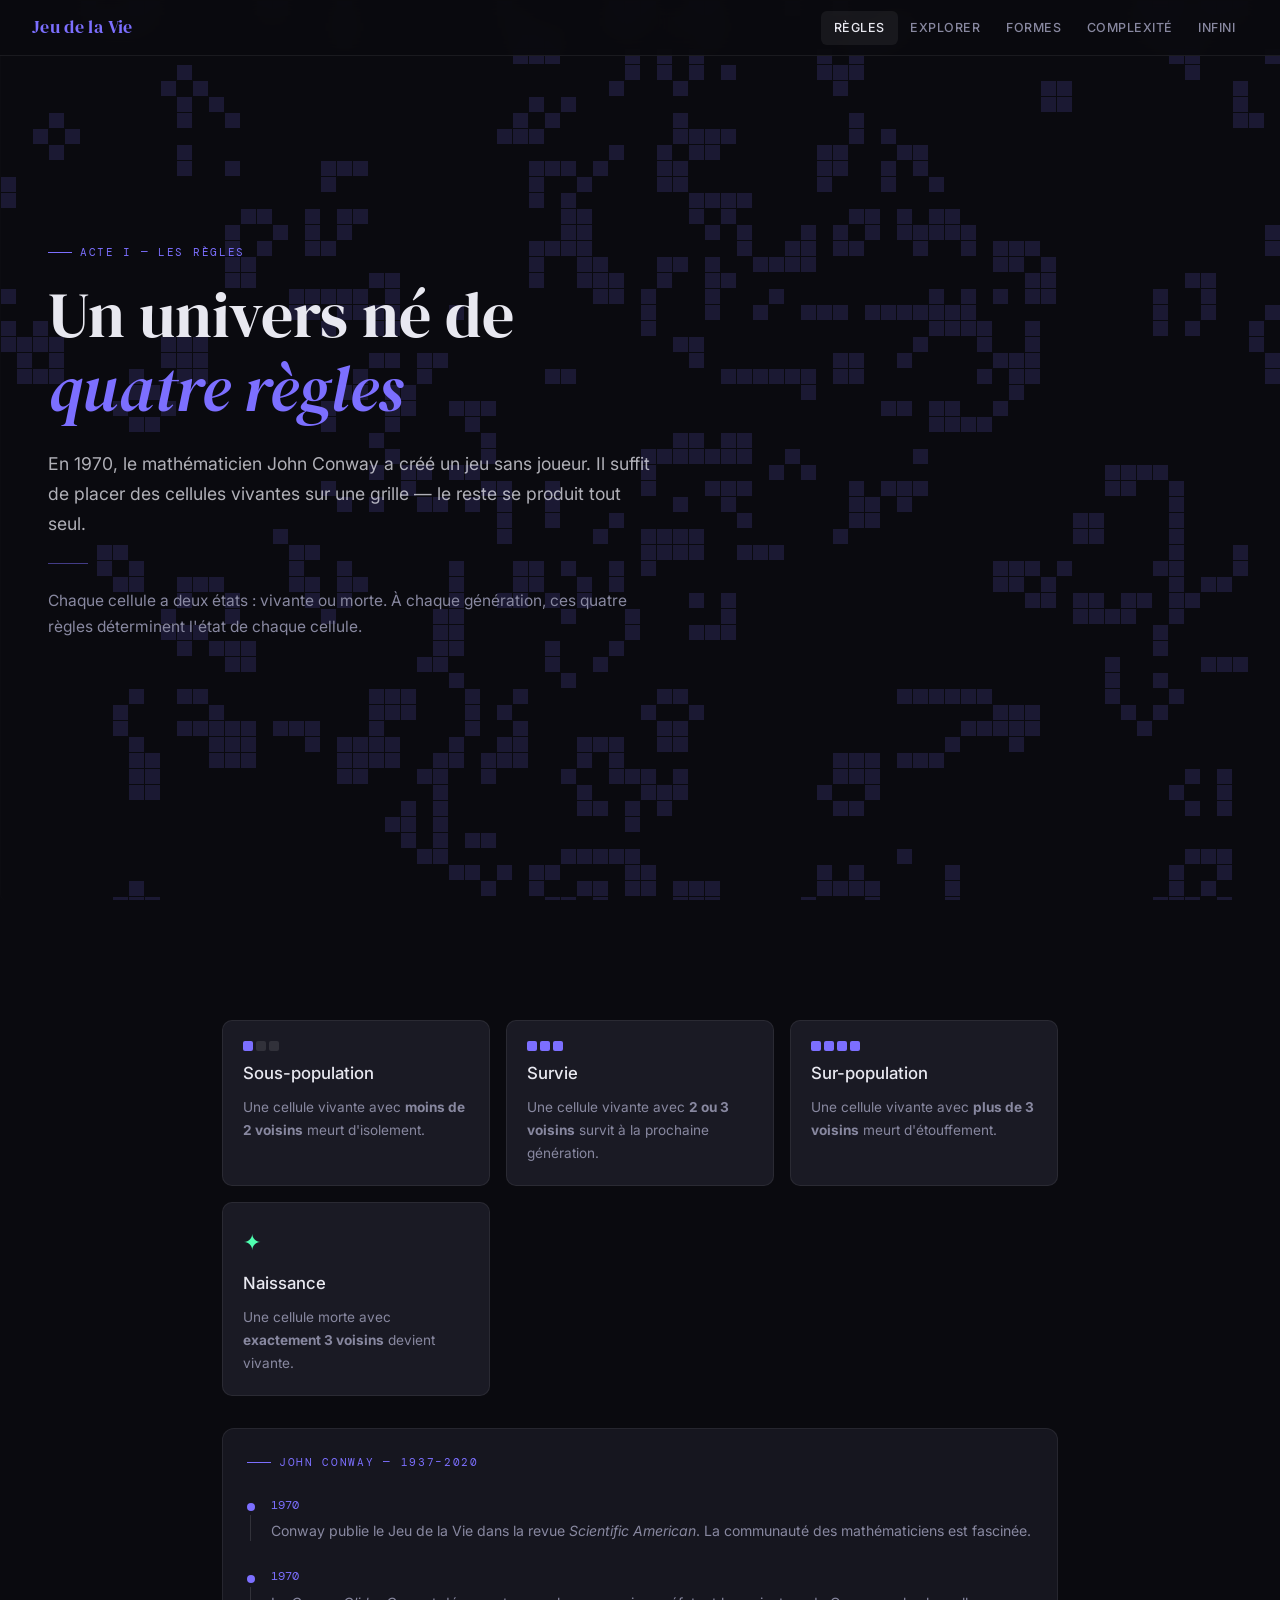
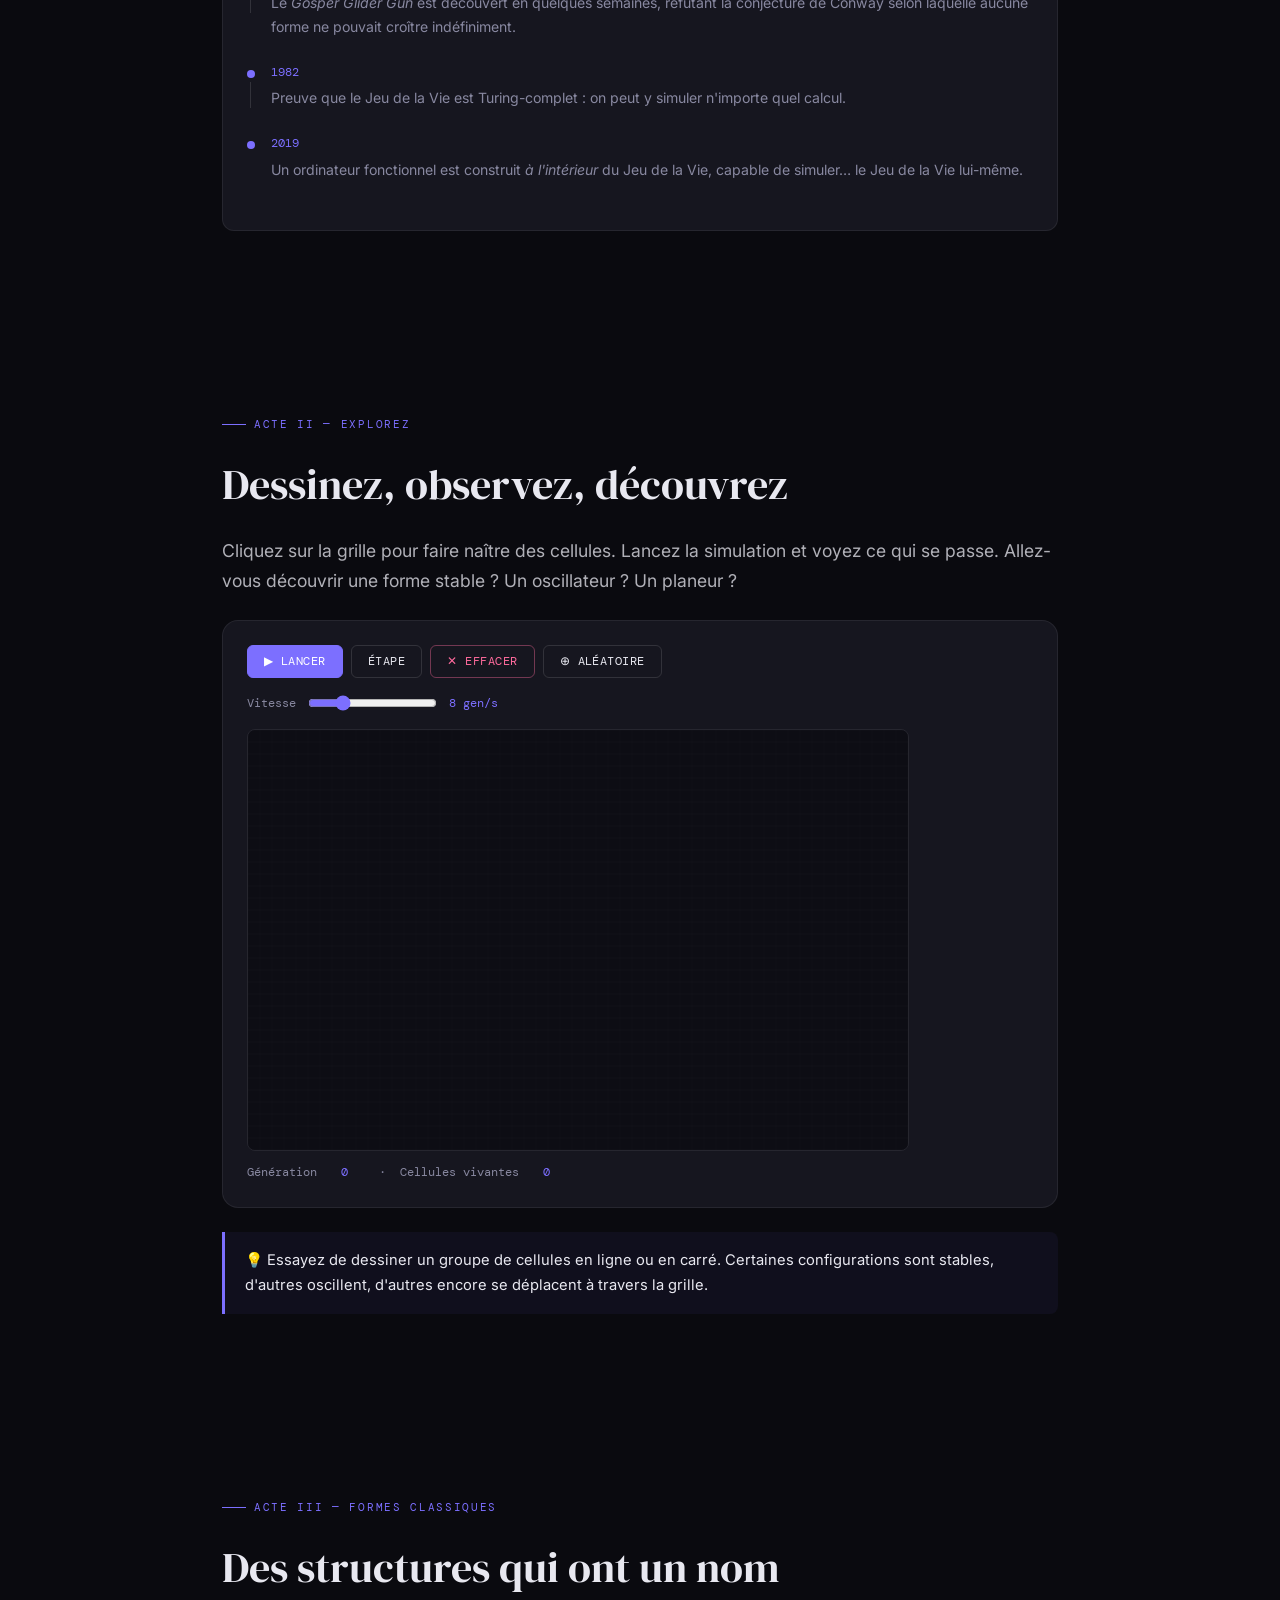
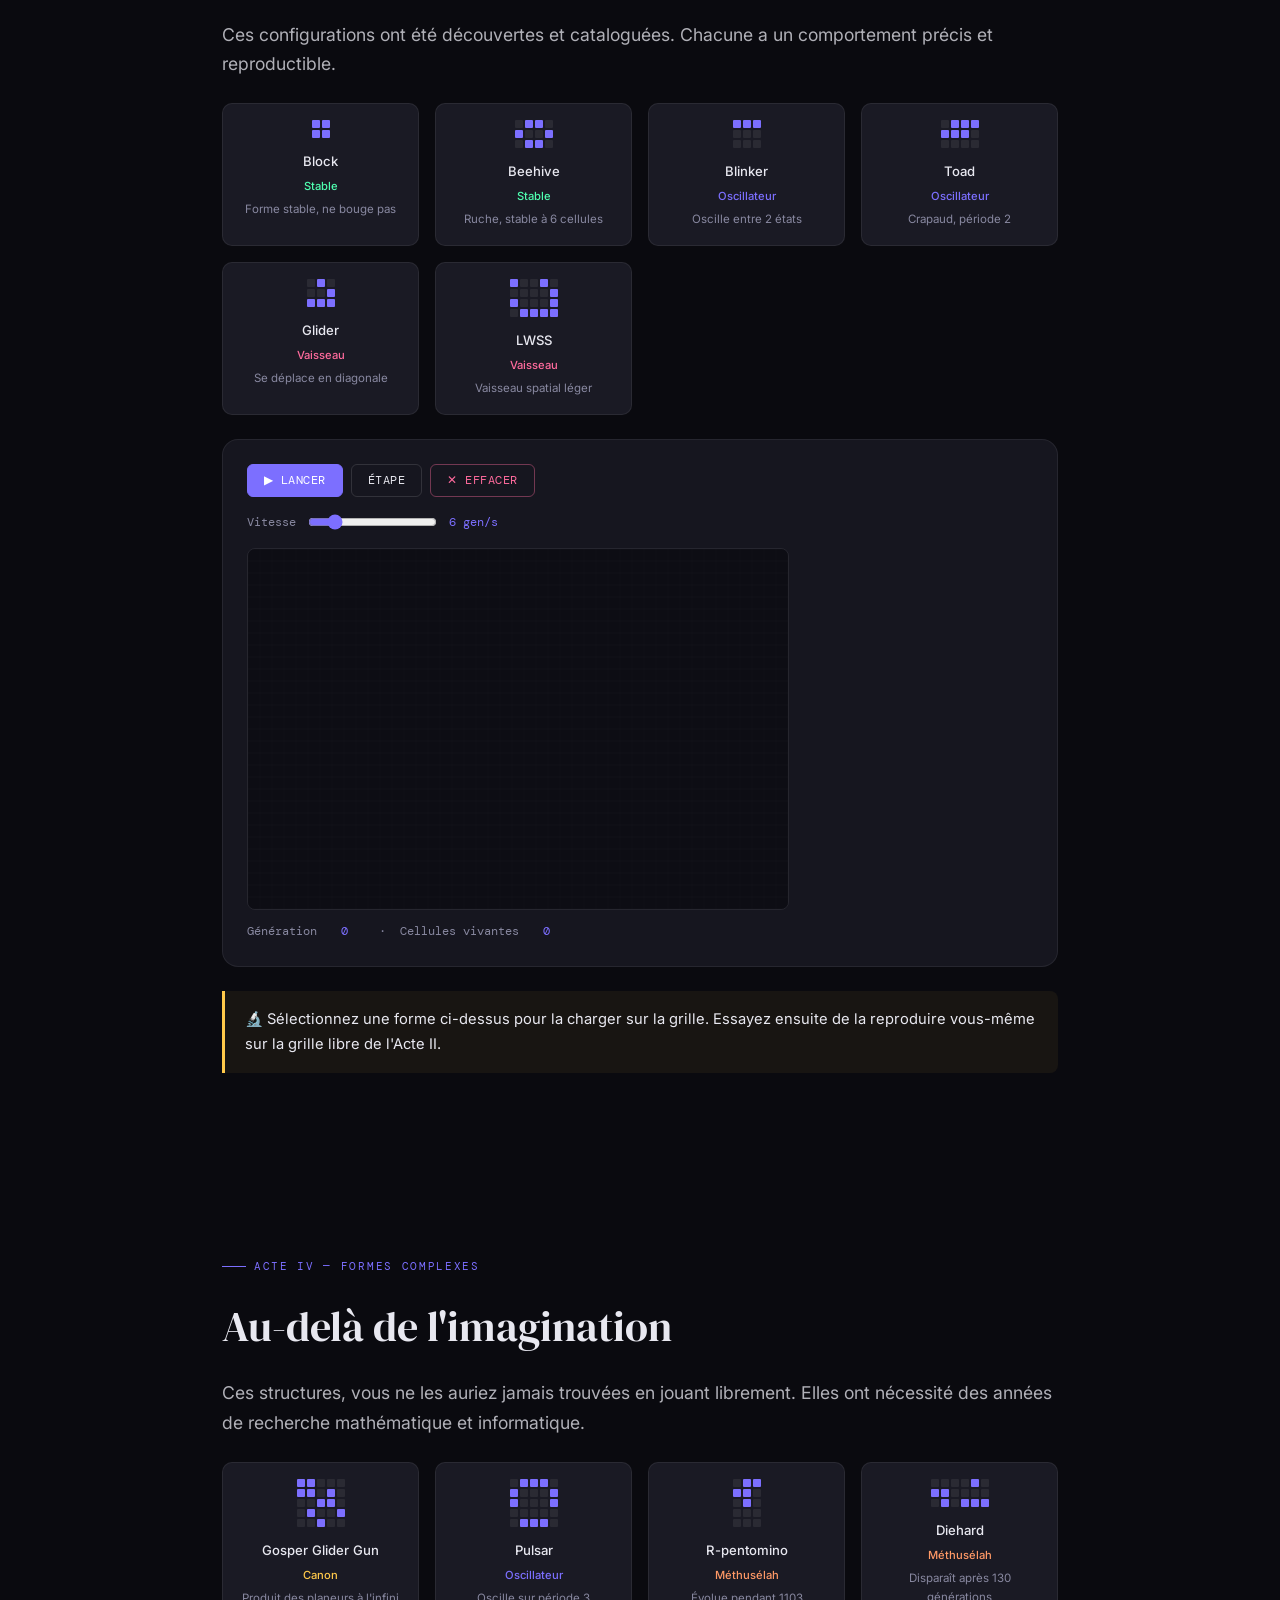
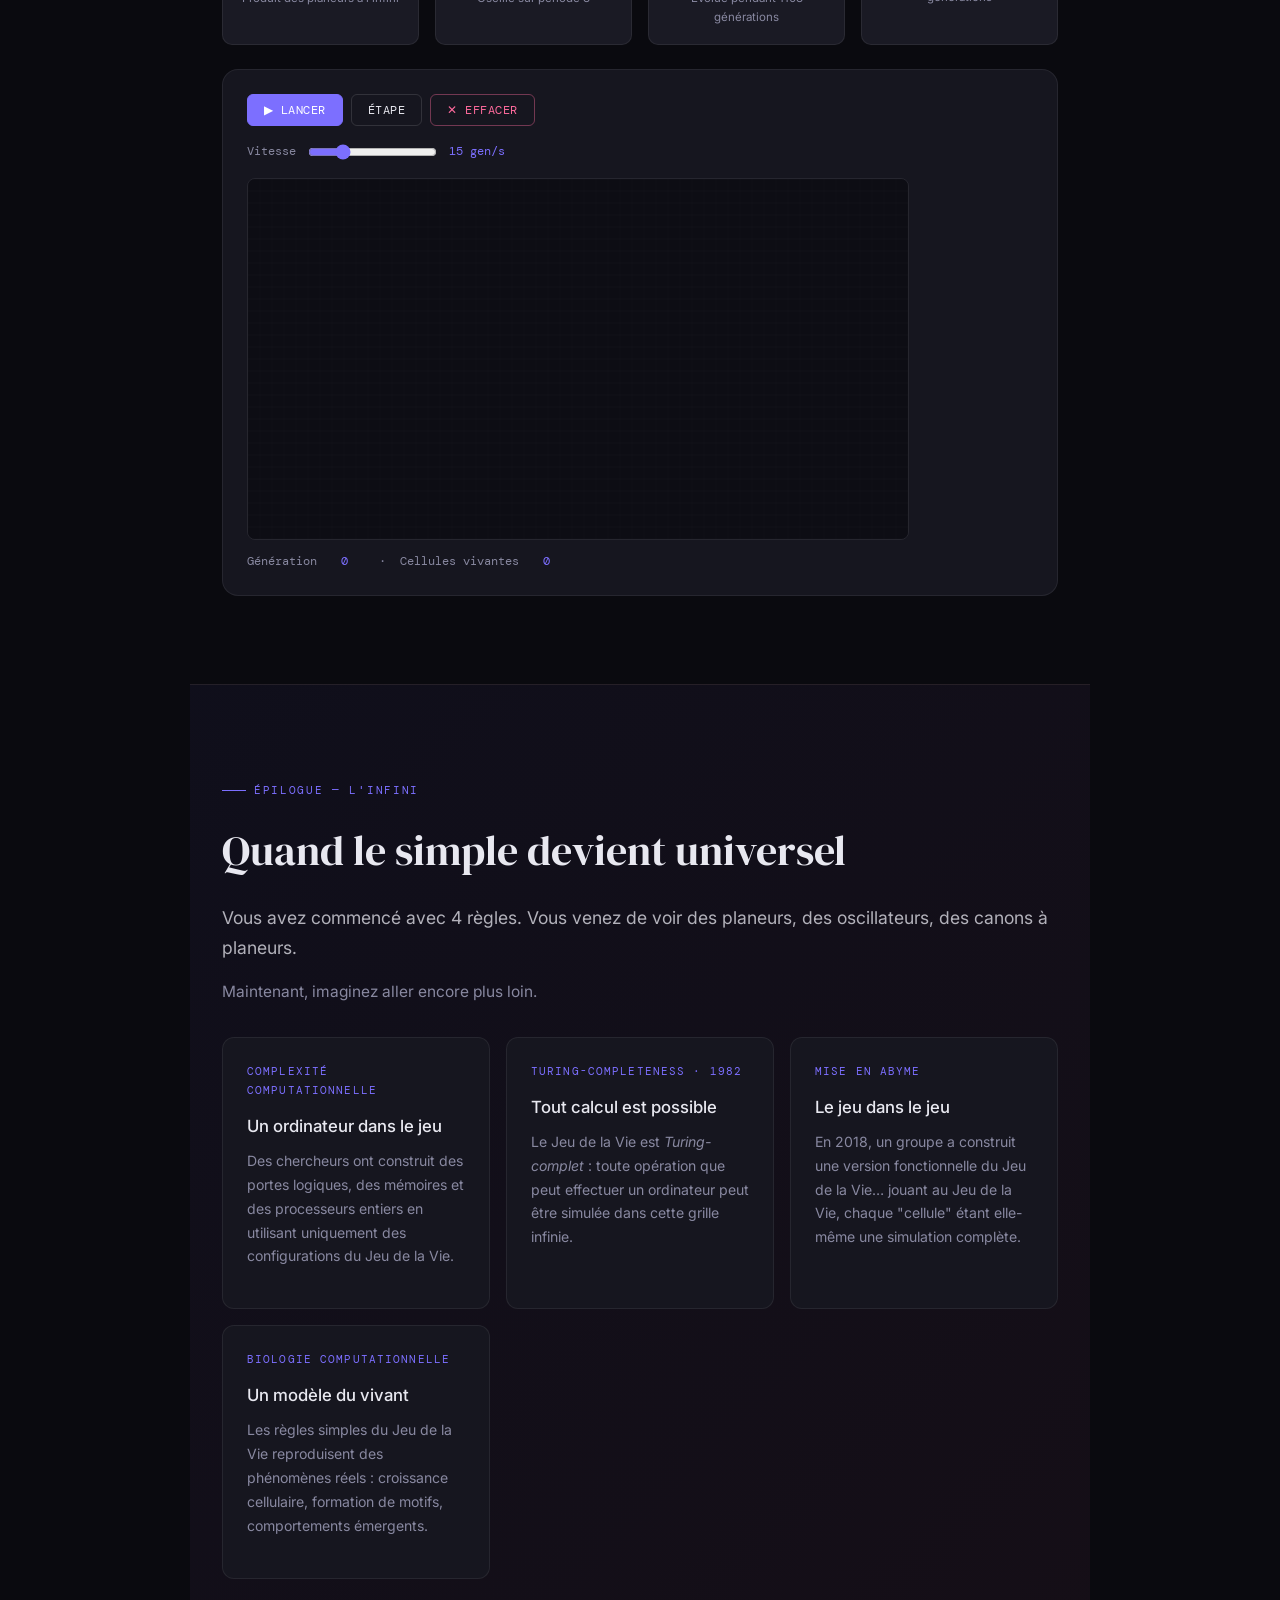
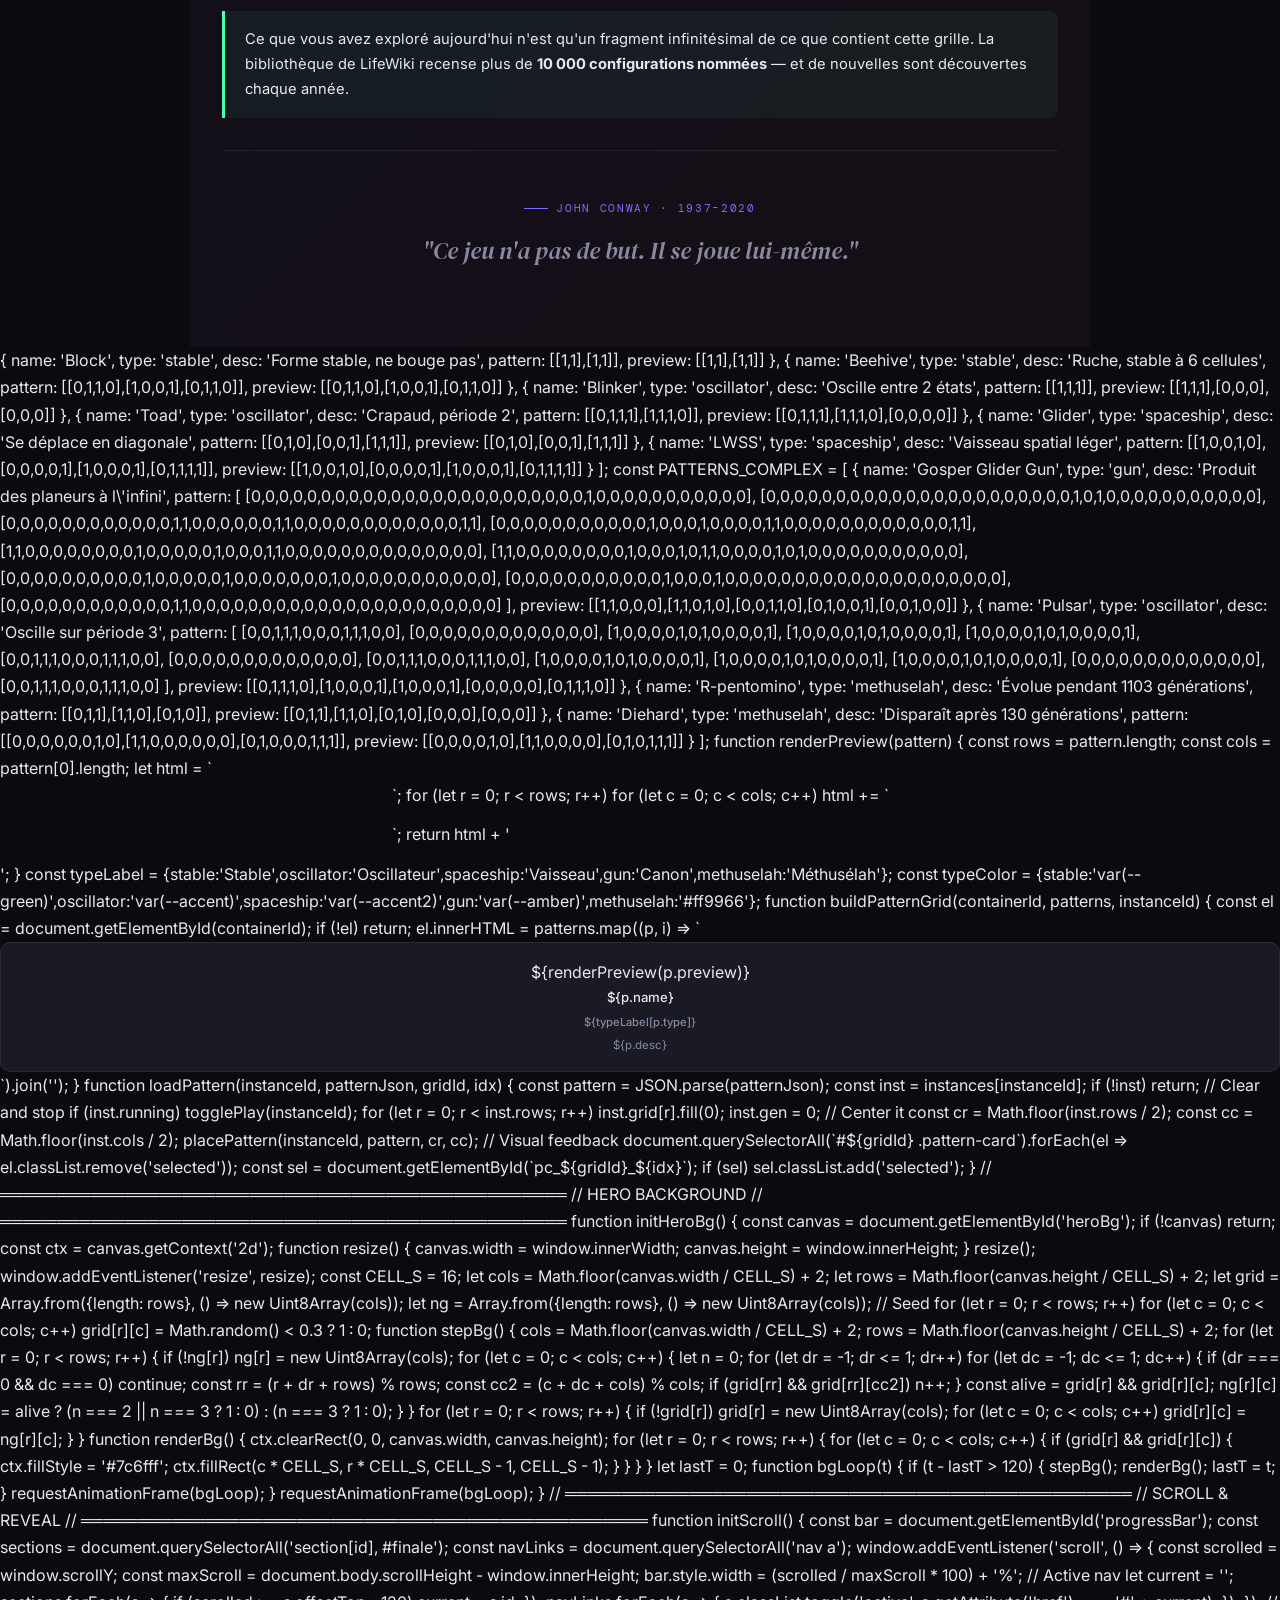
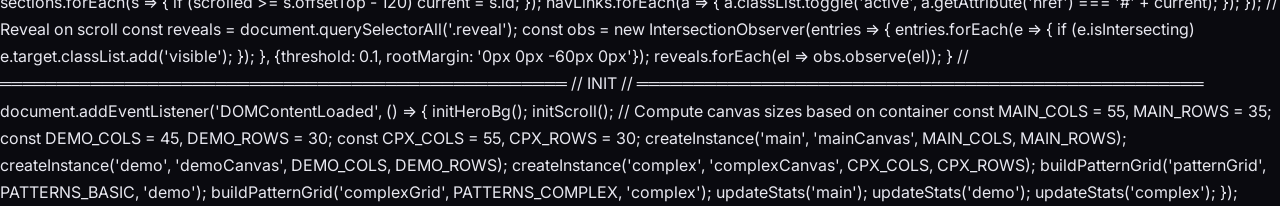
==== commit c62c9200: "simplification page jeu de la vie" ====
--- a/jeu-de-la-vie.html
+++ b/jeu-de-la-vie.html
@@ -461,14 +461,14 @@
 
   <div class="game-container reveal">
     <div class="game-controls">
-      <button class="btn primary" id="playBtn" onclick="togglePlay('main')">▶ Lancer</button>
-      <button class="btn" onclick="stepOnce('main')">Étape</button>
-      <button class="btn danger" onclick="clearGrid('main')">✕ Effacer</button>
-      <button class="btn" onclick="randomize('main')">⊕ Aléatoire</button>
+      <button class="btn primary" id="playBtn">▶ Lancer</button>
+      <button class="btn" id="stepMain">Étape</button>
+      <button class="btn danger" id="clearMain">✕ Effacer</button>
+      <button class="btn" id="randomMain">⊕ Aléatoire</button>
     </div>
     <div class="slider-row">
       <label>Vitesse</label>
-      <input type="range" min="1" max="30" value="8" id="speedMain" oninput="setSpeed('main',this.value)">
+      <input type="range" min="1" max="30" value="8" id="speedMain">
       <span id="speedMainVal">8 gen/s</span>
     </div>
     <canvas id="mainCanvas" style="margin-top:1rem;max-width:100%"></canvas>
@@ -493,13 +493,13 @@
 
   <div class="game-container reveal">
     <div class="game-controls">
-      <button class="btn primary" id="playBtn2" onclick="togglePlay('demo')">▶ Lancer</button>
-      <button class="btn" onclick="stepOnce('demo')">Étape</button>
-      <button class="btn danger" onclick="clearGrid('demo')">✕ Effacer</button>
+      <button class="btn primary" id="playBtn2">▶ Lancer</button>
+      <button class="btn" id="stepDemo">Étape</button>
+      <button class="btn danger" id="clearDemo">✕ Effacer</button>
     </div>
     <div class="slider-row">
       <label>Vitesse</label>
-      <input type="range" min="1" max="30" value="6" id="speedDemo" oninput="setSpeed('demo',this.value)">
+      <input type="range" min="1" max="30" value="6" id="speedDemo">
       <span id="speedDemoVal">6 gen/s</span>
     </div>
     <canvas id="demoCanvas" style="margin-top:1rem;max-width:100%"></canvas>
@@ -524,13 +524,13 @@
 
   <div class="game-container reveal">
     <div class="game-controls">
-      <button class="btn primary" id="playBtn3" onclick="togglePlay('complex')">▶ Lancer</button>
-      <button class="btn" onclick="stepOnce('complex')">Étape</button>
-      <button class="btn danger" onclick="clearGrid('complex')">✕ Effacer</button>
+      <button class="btn primary" id="playBtn3">▶ Lancer</button>
+      <button class="btn" id="stepComplex">Étape</button>
+      <button class="btn danger" id="clearComplex">✕ Effacer</button>
     </div>
     <div class="slider-row">
       <label>Vitesse</label>
-      <input type="range" min="1" max="60" value="15" id="speedComplex" oninput="setSpeed('complex',this.value)">
+      <input type="range" min="1" max="60" value="15" id="speedComplex">
       <span id="speedComplexVal">15 gen/s</span>
     </div>
     <canvas id="complexCanvas" style="margin-top:1rem;max-width:100%"></canvas>
@@ -584,244 +584,7 @@
   </div>
 </section>
 
-<script>
-// ══════════════════════════════════════════════════
-// GAME ENGINE
-// ══════════════════════════════════════════════════
-
-const CELL = 12;
-const instances = {};
-
-function createInstance(id, canvasId, cols, rows) {
-  const canvas = document.getElementById(canvasId);
-  if (!canvas) return;
-  canvas.width = cols * CELL;
-  canvas.height = rows * CELL;
-
-  const grid = Array.from({length: rows}, () => new Uint8Array(cols));
-  const next = Array.from({length: rows}, () => new Uint8Array(cols));
-
-  instances[id] = {
-    canvas, ctx: canvas.getContext('2d'),
-    grid, next, cols, rows,
-    running: false, gen: 0, speed: id === 'complex' ? 15 : (id === 'demo' ? 6 : 8),
-    raf: null, lastTime: 0, drawing: false
-  };
-
-  setupEvents(id);
-  render(id);
-  return instances[id];
-}
-
-function setupEvents(id) {
-  const inst = instances[id];
-  const c = inst.canvas;
-  let painting = false;
-  let paintVal = 1;
-
-  function getCell(e) {
-    const rect = c.getBoundingClientRect();
-    const scaleX = inst.cols / rect.width;
-    const scaleY = inst.rows / rect.height;
-    const touch = e.touches ? e.touches[0] : e;
-    const col = Math.floor((touch.clientX - rect.left) * scaleX);
-    const row = Math.floor((touch.clientY - rect.top) * scaleY);
-    return [col, row];
-  }
-
-  c.addEventListener('mousedown', e => {
-    painting = true;
-    const [col, row] = getCell(e);
-    if (col >= 0 && col < inst.cols && row >= 0 && row < inst.rows) {
-      paintVal = inst.grid[row][col] ? 0 : 1;
-      inst.grid[row][col] = paintVal;
-      updateStats(id);
-      render(id);
-    }
-  });
-  c.addEventListener('mousemove', e => {
-    if (!painting) return;
-    const [col, row] = getCell(e);
-    if (col >= 0 && col < inst.cols && row >= 0 && row < inst.rows) {
-      inst.grid[row][col] = paintVal;
-      updateStats(id);
-      render(id);
-    }
-  });
-  window.addEventListener('mouseup', () => { painting = false; });
-
-  c.addEventListener('touchstart', e => {
-    e.preventDefault(); painting = true;
-    const [col, row] = getCell(e);
-    if (col >= 0 && col < inst.cols && row >= 0 && row < inst.rows) {
-      paintVal = inst.grid[row][col] ? 0 : 1;
-      inst.grid[row][col] = paintVal;
-      updateStats(id); render(id);
-    }
-  }, {passive: false});
-  c.addEventListener('touchmove', e => {
-    e.preventDefault();
-    if (!painting) return;
-    const [col, row] = getCell(e);
-    if (col >= 0 && col < inst.cols && row >= 0 && row < inst.rows) {
-      inst.grid[row][col] = paintVal;
-      updateStats(id); render(id);
-    }
-  }, {passive: false});
-  window.addEventListener('touchend', () => { painting = false; });
-}
-
-function countNeighbors(grid, row, col, rows, cols) {
-  let n = 0;
-  for (let dr = -1; dr <= 1; dr++) {
-    for (let dc = -1; dc <= 1; dc++) {
-      if (dr === 0 && dc === 0) continue;
-      const r = (row + dr + rows) % rows;
-      const c = (col + dc + cols) % cols;
-      n += grid[r][c];
-    }
-  }
-  return n;
-}
-
-function step(id) {
-  const inst = instances[id];
-  const {grid, next, rows, cols} = inst;
-  for (let r = 0; r < rows; r++) {
-    for (let c = 0; c < cols; c++) {
-      const n = countNeighbors(grid, r, c, rows, cols);
-      const alive = grid[r][c];
-      next[r][c] = alive ? (n === 2 || n === 3 ? 1 : 0) : (n === 3 ? 1 : 0);
-    }
-  }
-  for (let r = 0; r < rows; r++) {
-    for (let c = 0; c < cols; c++) grid[r][c] = next[r][c];
-  }
-  inst.gen++;
-  updateStats(id);
-}
-
-function render(id) {
-  const inst = instances[id];
-  const {ctx, grid, rows, cols} = inst;
-  const W = inst.canvas.width, H = inst.canvas.height;
-
-  ctx.clearRect(0, 0, W, H);
-  ctx.fillStyle = '#0d0d14';
-  ctx.fillRect(0, 0, W, H);
-
-  // Grid lines
-  ctx.strokeStyle = 'rgba(255,255,255,0.04)';
-  ctx.lineWidth = 0.5;
-  for (let c = 0; c <= cols; c++) {
-    ctx.beginPath(); ctx.moveTo(c * CELL, 0); ctx.lineTo(c * CELL, H); ctx.stroke();
-  }
-  for (let r = 0; r <= rows; r++) {
-    ctx.beginPath(); ctx.moveTo(0, r * CELL); ctx.lineTo(W, r * CELL); ctx.stroke();
-  }
-
-  // Cells
-  for (let r = 0; r < rows; r++) {
-    for (let c = 0; c < cols; c++) {
-      if (grid[r][c]) {
-        ctx.fillStyle = '#7c6fff';
-        ctx.shadowColor = '#7c6fff';
-        ctx.shadowBlur = 4;
-        ctx.fillRect(c * CELL + 1, r * CELL + 1, CELL - 2, CELL - 2);
-        ctx.shadowBlur = 0;
-      }
-    }
-  }
-}
-
-function updateStats(id) {
-  const inst = instances[id];
-  let pop = 0;
-  for (let r = 0; r < inst.rows; r++)
-    for (let c = 0; c < inst.cols; c++) pop += inst.grid[r][c];
-
-  const genEl = document.getElementById(id + 'Gen');
-  const popEl = document.getElementById(id + 'Pop');
-  if (genEl) genEl.textContent = inst.gen;
-  if (popEl) popEl.textContent = pop;
-}
-
-function loop(id, timestamp) {
-  const inst = instances[id];
-  if (!inst.running) return;
-  const interval = 1000 / inst.speed;
-  if (timestamp - inst.lastTime >= interval) {
-    step(id);
-    render(id);
-    inst.lastTime = timestamp;
-  }
-  inst.raf = requestAnimationFrame(t => loop(id, t));
-}
-
-function togglePlay(id) {
-  const inst = instances[id];
-  inst.running = !inst.running;
-  const btnId = id === 'main' ? 'playBtn' : (id === 'demo' ? 'playBtn2' : 'playBtn3');
-  const btn = document.getElementById(btnId);
-  if (inst.running) {
-    if (btn) { btn.textContent = '⏸ Pause'; btn.classList.add('active'); }
-    inst.raf = requestAnimationFrame(t => loop(id, t));
-  } else {
-    if (btn) { btn.textContent = '▶ Lancer'; btn.classList.remove('active'); }
-    if (inst.raf) cancelAnimationFrame(inst.raf);
-  }
-}
-
-function stepOnce(id) {
-  step(id);
-  render(id);
-}
-
-function clearGrid(id) {
-  const inst = instances[id];
-  if (inst.running) togglePlay(id);
-  for (let r = 0; r < inst.rows; r++) inst.grid[r].fill(0);
-  inst.gen = 0;
-  updateStats(id);
-  render(id);
-}
-
-function randomize(id) {
-  const inst = instances[id];
-  for (let r = 0; r < inst.rows; r++)
-    for (let c = 0; c < inst.cols; c++)
-      inst.grid[r][c] = Math.random() < 0.28 ? 1 : 0;
-  inst.gen = 0;
-  updateStats(id);
-  render(id);
-}
-
-function setSpeed(id, val) {
-  instances[id].speed = +val;
-  const el = document.getElementById('speed' + id.charAt(0).toUpperCase() + id.slice(1) + 'Val');
-  if (el) el.textContent = val + ' gen/s';
-}
-
-function placePattern(id, pattern, centerRow, centerCol) {
-  const inst = instances[id];
-  const offsetR = centerRow - Math.floor(pattern.length / 2);
-  const offsetC = centerCol - Math.floor(pattern[0].length / 2);
-  for (let r = 0; r < pattern.length; r++) {
-    for (let c = 0; c < pattern[r].length; c++) {
-      const tr = offsetR + r, tc = offsetC + c;
-      if (tr >= 0 && tr < inst.rows && tc >= 0 && tc < inst.cols)
-        inst.grid[tr][tc] = pattern[r][c];
-    }
-  }
-  render(id);
-  updateStats(id);
-}
-
-// ══════════════════════════════════════════════════
-// PATTERNS
-// ══════════════════════════════════════════════════
-
-const PATTERNS_BASIC = [
+<script src="jeu-de-la-vie.js"></script>
   {
     name: 'Block', type: 'stable', desc: 'Forme stable, ne bouge pas',
     pattern: [[1,1],[1,1]],
